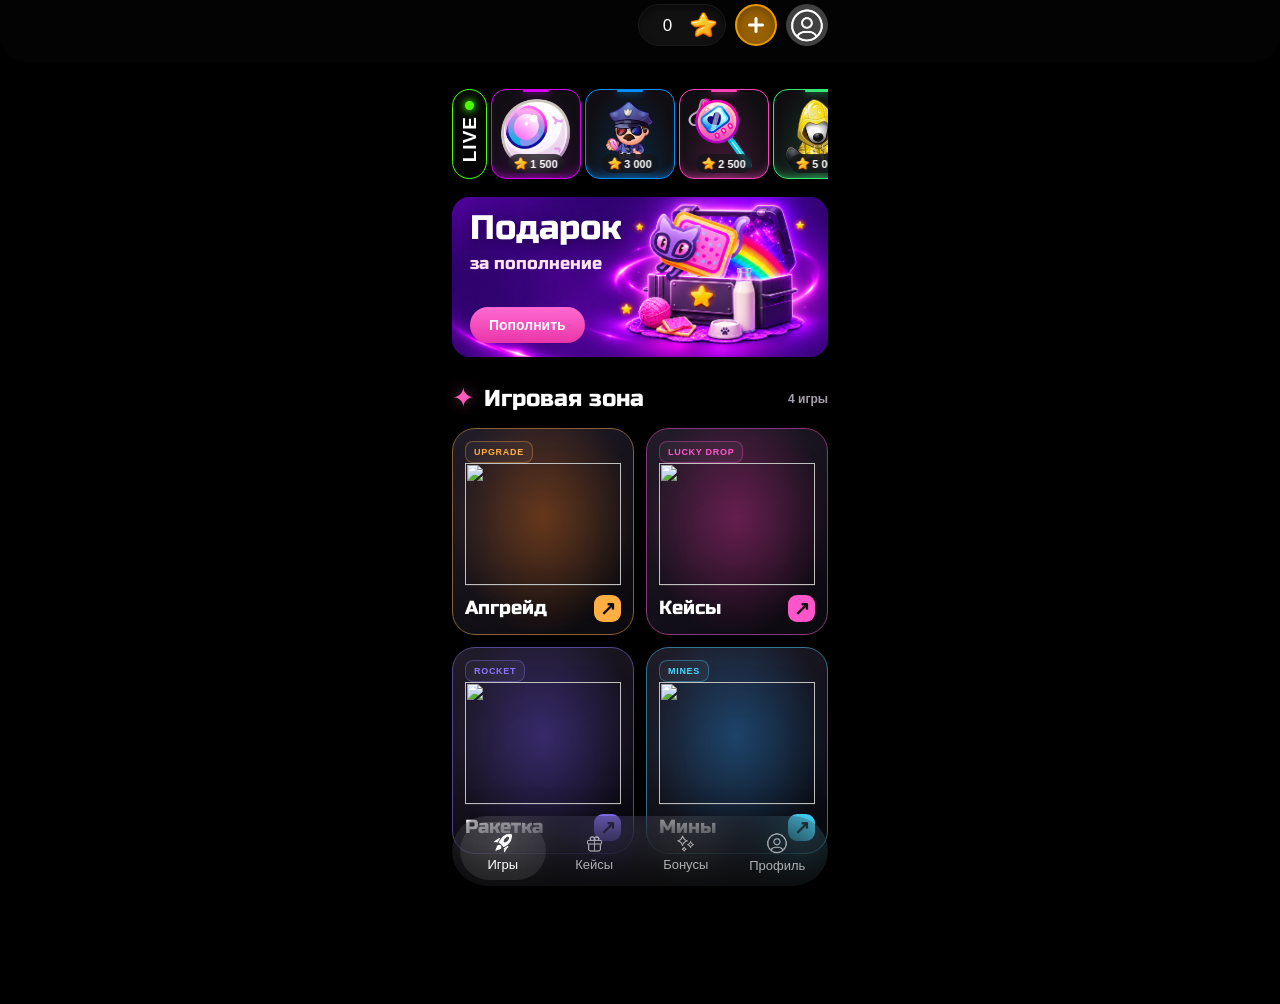
==== index.html @ f04b5ec3 "1" ====
<!doctype html>
<html lang="ru">

<head>
  <meta charset="UTF-8">
  <meta name="viewport" content="width=device-width, initial-scale=1, maximum-scale=1, user-scalable=no, viewport-fit=cover">
  <meta name="theme-color" content="#000000">
  <title>Moon Case</title>
  <link rel="icon" href="data:,">

  <!-- Telegram WebApp -->
  <script src="https://telegram.org/js/telegram-web-app.js"></script>

  <link rel="preconnect" href="https://fonts.googleapis.com">
  <link rel="preconnect" href="https://fonts.gstatic.com" crossorigin>
  <link href="https://fonts.googleapis.com/css2?family=Russo+One&display=swap" rel="stylesheet">

  <!-- Автоматическая версия файлов -->
  <script>
    const version = Date.now();

    document.write(`
      <link rel="stylesheet" href="css/main.css?v=${version}">
      <link rel="stylesheet" href="css/profile.css?v=${version}">

      <script defer src="js/app.js?v=${version}"><\/script>
      <script defer src="js/profile.js?v=${version}"><\/script>
    `);
  </script>
</head>

<body>
  <main class="screen" id="screen" aria-label="Игры">

    <header class="topbar">
      <div class="topbar-actions">

        <!-- Баланс -->
        <button class="balance-chip" type="button" aria-label="Баланс">
          <span class="balance-chip__amount">0</span>
          <img class="balance-chip__coin" src="assets/icons/telegram-star.png" alt="">
        </button>

        <!-- Пополнение -->
        <button class="deposit-button" type="button" aria-label="Пополнить">
          <span class="plus-icon"></span>
        </button>

        <!-- Аватар пользователя -->
        <button class="profile-button" type="button" aria-label="Профиль">
          <img class="profile-button__icon telegram-user-photo" src="assets/icons/profile.png" alt="">
        </button>

      </div>
    </header>

    <!-- LIVE: последние выигрыши -->
    <section class="live-row" aria-label="Последние выигрыши">

      <!-- Вертикальная плашка LIVE -->
      <div class="live-label">
        <span class="live-label__dot"></span>
        <span class="live-label__text">LIVE</span>
      </div>

      <!-- Горизонтальная лента -->
      <div class="live-list">

        <!-- Evil Eye: Event Horizon -->
        <article class="live-card live-card--purple">
          <img
            class="live-card__item"
            src="assets/icons/NFT/Evil_Eye/Event_Horizon.webp"
            alt="Evil Eye — Event Horizon"
          >
          <div class="live-card__info">
            <img src="assets/icons/telegram-star.png" alt="">
            <span>1 500</span>
          </div>
        </article>

        <!-- Liberty Figure: Deputy -->
        <article class="live-card live-card--blue">
          <img
            class="live-card__item"
            src="assets/icons/NFT/Liberty_Figure/Deputy.webp"
            alt="Liberty Figure — Deputy"
          >
          <div class="live-card__info">
            <img src="assets/icons/telegram-star.png" alt="">
            <span>3 000</span>
          </div>
        </article>

        <!-- Lollipop: Tamagotchi -->
        <article class="live-card live-card--pink">
          <img
            class="live-card__item"
            src="assets/icons/NFT/Lollipop/Tamagotchi.webp"
            alt="Lollipop — Tamagotchi"
          >
          <div class="live-card__info">
            <img src="assets/icons/telegram-star.png" alt="">
            <span>2 500</span>
          </div>
        </article>

        <!-- Resistance Dog: Raincoat -->
        <article class="live-card live-card--green">
          <img
            class="live-card__item"
            src="assets/icons/NFT/Resistance_Dog/Raincoat.webp"
            alt="Resistance Dog — Raincoat"
          >
          <div class="live-card__info">
            <img src="assets/icons/telegram-star.png" alt="">
            <span>5 000</span>
          </div>
        </article>

        <!-- Toy Bear: Deadpool -->
        <article class="live-card live-card--red">
          <img
            class="live-card__item"
            src="assets/icons/NFT/Toy Bear/Deadpool.webp"
            alt="Toy Bear — Deadpool"
          >
          <div class="live-card__info">
            <img src="assets/icons/telegram-star.png" alt="">
            <span>1 000</span>
          </div>
        </article>

      </div>
    </section>



<!-- Баннер -->
<section class="promo-banner" aria-label="Подарок за пополнение">

  <img
    class="promo-banner__image"
    src="assets/icons/banner1.png"
    alt=""
  >

  <div class="promo-banner__content">
    <h2>Подарок</h2>
    <p>за пополнение</p>

    <button class="promo-banner__button" type="button">
      Пополнить
    </button>
  </div>

</section>


<!-- ===== ИГРЫ SHADROP ===== -->
<section class="games-section" aria-label="Игры">

  <div class="games-section__header">
    <div class="games-section__heading">
      <span class="games-section__icon">✦</span>
      <h2>Игровая зона</h2>
    </div>

    <span class="games-section__count">4 игры</span>
  </div>

  <div class="games-grid">

    <!-- Апгрейд -->
    <button class="game-tile game-tile--upgrade"
            type="button"
            data-game="upgrade">

      <span class="game-tile__tag">UPGRADE</span>

      <div class="game-tile__art">
        <img src="assets/icons/games/upgrade.png"
             alt="">
      </div>

      <div class="game-tile__footer">
        <span class="game-tile__name">Апгрейд</span>
        <span class="game-tile__arrow">↗</span>
      </div>

    </button>

    <!-- Кейсы -->
    <button class="game-tile game-tile--cases"
            type="button"
            data-game="cases">

      <span class="game-tile__tag">LUCKY DROP</span>

      <div class="game-tile__art">
        <img src="assets/icons/games/cases.png"
             alt="">
      </div>

      <div class="game-tile__footer">
        <span class="game-tile__name">Кейсы</span>
        <span class="game-tile__arrow">↗</span>
      </div>

    </button>

    <!-- Ракетка -->
    <button class="game-tile game-tile--rocket"
            type="button"
            data-game="rocket">

      <span class="game-tile__tag">ROCKET</span>

      <div class="game-tile__art">
        <img src="assets/icons/games/rocket.png"
             alt="">
      </div>

      <div class="game-tile__footer">
        <span class="game-tile__name">Ракетка</span>
        <span class="game-tile__arrow">↗</span>
      </div>

    </button>

    <!-- Мины -->
    <button class="game-tile game-tile--mines"
            type="button"
            data-game="mines">

      <span class="game-tile__tag">MINES</span>

      <div class="game-tile__art">
        <img src="assets/icons/games/mines.png"
             alt="">
      </div>

      <div class="game-tile__footer">
        <span class="game-tile__name">Мины</span>
        <span class="game-tile__arrow">↗</span>
      </div>

    </button>

  </div>

</section>

</main>

  <!-- Нижнее меню -->
  <nav class="bottom-nav" id="bottomNav" aria-label="Основное меню">

    <div class="nav-indicator" id="navIndicator" aria-hidden="true"></div>

    <button class="nav-item is-active" type="button" data-page="games" aria-current="page">
      <img class="nav-icon" src="assets/icons/games.png" alt="" aria-hidden="true">
      <span>Игры</span>
    </button>

    <button class="nav-item" type="button" data-page="cases">
      <img class="nav-icon" src="assets/icons/cases.png" alt="" aria-hidden="true">
      <span>Кейсы</span>
    </button>

    <button class="nav-item" type="button" data-page="bonuses">
      <img class="nav-icon" src="assets/icons/bonuses.png" alt="" aria-hidden="true">
      <span>Бонусы</span>
    </button>

    <button class="nav-item" type="button" data-page="profile">
      <img class="nav-icon telegram-user-photo" src="assets/icons/profile.png" alt="" aria-hidden="true">
      <span>Профиль</span>
    </button>

  </nav>
</body>
</html>
---- css/main.css ----
html, body {
  touch-action: manipulation;
  -webkit-text-size-adjust: 100%;
  text-size-adjust: 100%;

  touch-action: manipulation;
  -webkit-text-size-adjust: 100%;
  text-size-adjust: 100%;
}

:root {
  color-scheme: dark;
  font-family: Arial, Helvetica, sans-serif;
  background: #000000;
}

* {
  box-sizing: border-box;
}

html, body {
  margin: 0;
  width: 100%;
  min-height: 100%;
  background: #000000;
  height: 100%;
  overscroll-behavior: none;
}

body {
  min-height: 100vh;
  min-height: 100dvh;
  color: #fff;
}


.screen {
  width: 100%;
  max-width: 400px;
  margin-inline: auto;
  background: #000000;
  min-height: 100vh;
  min-height: 100dvh;

  padding: 0 12px 126px;
  padding-top: calc(var(--header-height, 150px) + 16px);
}

/* Место под закреплённую шапку на планшетах */

@media (min-width: 601px) {
  #screen {
    padding-top: calc(
      75px +
      var(--tg-content-safe-area-inset-top, 0px) +
      var(--tg-safe-area-inset-top, env(safe-area-inset-top, 0px))
    );
  }
}



/* ===== КОМПАКТНАЯ ВЕРХНЯЯ ПАНЕЛЬ ===== */

.topbar {
  width: 100%;
  display: flex;
  justify-content: flex-end;
  align-items: center;
  min-height: 42px;
}

.topbar-actions {
  display: flex;
  align-items: center;
  justify-content: flex-end;
  gap: 9px;
  flex: 0 0 auto;
  width: auto;
  max-width: 100%;
}

.balance-chip,
.deposit-button,
.profile-button {
  appearance: none;
  -webkit-appearance: none;
  margin: 0;
  border: 0;
  color: #fff;
  box-sizing: border-box;
  cursor: pointer;
  flex-grow: 0;
  flex-shrink: 0;
  -webkit-tap-highlight-color: transparent;
  transition: transform 0.18s ease;
}

.balance-chip:active,
.deposit-button:active,
.profile-button:active {
  transform: scale(0.96);
}

/* Баланс */


.balance-chip {
  width: 88px;
  min-width: 88px;
  height: 42px;
  padding: 0 8px 0 12px;
  display: flex;
  align-items: center;
  gap: 6px;
  border-radius: 999px;
  white-space: nowrap;

  background: #111111;
  border: 1px solid #191919;

  box-shadow:
    inset 0 3px 7px rgba(0, 0, 0, 0.55),
    inset 0 -1px 3px rgba(255, 255, 255, 0.025);
}


.balance-chip__amount {
  flex: 1;
  text-align: center;
  font-size: 17px;
  font-weight: 500;
  font-variant-numeric: tabular-nums;
  line-height: 1;
  color: #ffffff;
  transform: none;
}

.balance-chip__coin {
  flex: 0 0 27px;
  width: 27px;
  height: 27px;
  display: block;
  object-fit: contain;
  background: transparent;
  border: none;
  box-shadow: none;
}

/* Оранжевая кнопка пополнения */


.deposit-button {
  width: 42px;
  min-width: 42px;
  height: 42px;
  padding: 0;

  display: grid;
  place-items: center;

  border: 2px solid #e99a00;
  border-radius: 50%;

  background: #986000;

  box-shadow:
    inset 0 3px 8px rgba(0, 0, 0, 0.30),
    inset 0 -2px 5px rgba(255, 186, 30, 0.10);

  cursor: pointer;
}


.plus-icon {
  position: relative;
  display: block;
  width: 16px;
  height: 16px;
}

.plus-icon::before,
.plus-icon::after {
  content: "";
  position: absolute;
  top: 50%;
  left: 50%;
  background: #ffffff;
  border-radius: 999px;
  transform: translate(-50%, -50%);
}

.plus-icon::before {
  width: 16px;
  height: 3px;
}

.plus-icon::after {
  width: 3px;
  height: 16px;
}

/* Круглый аватар Telegram */

.profile-button {
  width: 42px;
  min-width: 42px;
  height: 42px;
  padding: 0;
  display: grid;
  place-items: center;
  border-radius: 50%;
  background: #404040;
  overflow: hidden;
}

.profile-button__icon,
.profile-button__icon.telegram-user-photo {
  width: 100%;
  height: 100%;
  border-radius: 50%;
  object-fit: cover;
}

/* Остальные элементы */

.page-placeholder {
  min-height: 220px;
}


/* На iPhone панель Telegram располагается поверх Web App в полноэкранном режиме. */

@media (max-width: 600px) {
  .screen {
    padding-top: calc(
      65px +
      var(--tg-content-safe-area-inset-top, 0px) +
      var(--tg-safe-area-inset-top, env(safe-area-inset-top, 0px))
    );
  }
}

/* Узкие телефоны: не сжимаем форму капсул. */
@media (max-width: 340px) {
  .topbar-actions { gap: 5px; }
  .balance-chip { width: 86px; min-width: 86px; }
  .deposit-button { width: 38px; min-width: 38px; height: 38px; font-size: 27px; }
  .profile-button { width: 38px; height: 38px; }
}



/* ===== LIVE SHADROP — ПОЛНАЯ ВЕРСИЯ ===== */

.live-row {
  --live-gap: 4px;
  --live-label-width: 35px;
  --live-card-size: 90px;

  display: flex;
  align-items: stretch;
  gap: var(--live-gap);
  width: 100%;
  height: 90px;
  margin-top: 14px;
  margin-bottom: 12px;
  padding: 0;
  background: transparent;
  overflow: hidden;
}

/* ===== ВЕРТИКАЛЬНАЯ ПЛАШКА LIVE ===== */

.live-label {
  position: relative;
  flex: 0 0 35px;
  width: 35px;
  height: 90px;

  display: grid;
  grid-template-rows: 30px 1fr;
  justify-items: center;
  align-items: center;

  border: 1px solid #4cff00;
  border-radius: 999px;
  background: #050505;

  box-shadow: 0 0 10px rgba(76, 255, 0, 0.12);
  overflow: hidden;
}

.live-label__text {
  position: relative;
  transform: rotate(180deg);
  top: -10px;

  display: block;
  writing-mode: vertical-rl;

  color: #ffffff;
  font-size: 19px;
  font-weight: 800;
  letter-spacing: 1px;
  line-height: 1;
  white-space: nowrap;
}

.live-label__dot {
  position: static;
  transform: none;

  width: 9px;
  height: 9px;
  border-radius: 50%;

  background: #4cff00;
  box-shadow:
    0 0 7px #4cff00,
    0 0 15px rgba(76, 255, 0, 0.7);
}

/* ===== ГОРИЗОНТАЛЬНАЯ ПРОКРУТКА ===== */

.live-list {
  display: flex;
  flex: 1;
  min-width: 0;
  height: 90px;
  align-items: center;
  gap: var(--live-gap);

  overflow-x: auto;
  overflow-y: hidden;

  scrollbar-width: none;
  -webkit-overflow-scrolling: touch;
  touch-action: pan-x;
  overscroll-behavior-x: contain;
}

.live-list::-webkit-scrollbar {
  display: none;
}

/* ===== КВАДРАТНЫЕ КАРТОЧКИ ===== */

.live-card {
  --live-color: #d600f5;

  position: relative;
  flex: 0 0 var(--live-card-size);
  width: var(--live-card-size);
  height: var(--live-card-size);

  padding: 0;
  border: 1px solid var(--live-color);
  border-radius: 15px;

  background:
    radial-gradient(
      ellipse at 50% 100%,
      color-mix(in srgb, var(--live-color) 22%, transparent),
      transparent 80%
    ),
    #100e12;

  box-shadow:
    inset 0 -7px 12px -9px var(--live-color);

  overflow: hidden;
}

  .live-card--pink {
  --live-color: #ff43bc;
}

/* Светящаяся линия сверху */

.live-card::before {
  content: "";
  position: absolute;
  top: 0;
  left: 35%;
  width: 30%;
  height: 2px;
  border-radius: 999px;
  background: var(--live-color);
  box-shadow: 0 0 7px var(--live-color);
  z-index: 3;
}

/* Цвета карточек */

.live-card--purple {
  --live-color: #d600f5;
}

.live-card--red {
  --live-color: #f00028;
}

.live-card--yellow {
  --live-color: #f6df00;
}

.live-card--blue {
  --live-color: #008fff;
}

.live-card--green {
  --live-color: #36e878;
}

/* ===== АВАТАР И НИКНЕЙМ ===== */

.live-card__top {
  position: relative;
  z-index: 2;

  display: flex;
  align-items: center;
  gap: 3px;
  min-width: 0;
  padding: 5px 4px;
}

.live-card__avatar {
  width: 14px;
  height: 14px;
  flex-shrink: 0;
  border-radius: 50%;
  object-fit: cover;
}

.live-card__username {
  flex: 1;
  min-width: 0;
  overflow: hidden;
  text-overflow: ellipsis;
  white-space: nowrap;

  color: #ffffff;
  font-size: 8px;
  font-weight: 700;
}

.live-card__time {
  flex-shrink: 0;
  color: #aaaaaa;
  font-size: 7px;
}

/* ===== ФОТОГРАФИЯ НА ВЕСЬ КВАДРАТ ===== */

.live-card__item {
  position: absolute;
  top: 50%;
  left: 50%;

  width: 82%;
  height: 82%;

  transform: translate(-50%, -50%);
  object-fit: contain;

  margin: 0;
  z-index: 0;
}

/* ===== ЦЕНА ПОВЕРХ ФОТОГРАФИИ ===== */

.live-card__info {
  position: absolute;
  bottom: 5px;
  left: 50%;
  transform: translateX(-50%);

  display: flex;
  align-items: center;
  justify-content: center;
  gap: 3px;

  width: max-content;
  max-width: calc(100% - 8px);
  padding: 3px 6px;

  border-radius: 999px;
  background: rgba(20, 20, 24, 0.75);
  backdrop-filter: blur(6px);
  -webkit-backdrop-filter: blur(6px);

  z-index: 2;
}

.live-card__info img {
  width: 13px;
  height: 13px;
  flex-shrink: 0;
  object-fit: contain;
}

.live-card__info span {
  color: #ffffff;
  font-size: 11px;
  font-weight: 800;
  white-space: nowrap;
}




/* Баннер пополнения ........... */

.promo-banner {
  position: relative;
  width: 100%;
  aspect-ratio: 2.35 / 1;
  margin-top: 18px;
  margin-bottom: 12px;
  border-radius: 18px;
  overflow: hidden;
  background: #210b57;
}

.promo-banner__image {
  position: absolute;
  inset: 0;
  width: 100%;
  height: 100%;
  object-fit: cover;
  z-index: 0;
}

.promo-banner__content {
  position: absolute;
  top: 0;
  left: 0;
  width: 62%;
  height: 100%;
  padding: 14px 0 14px 18px;

  display: flex;
  flex-direction: column;
  align-items: flex-start;

  z-index: 1;
}

.promo-banner__content h2 {
  margin: 0;
  color: #ffffff;
  font-family: "Russo One", sans-serif;
  font-size: clamp(26px, 7.5vw, 34px);
  font-weight: 400;
  line-height: 1.05;
  text-shadow: 0 3px 8px rgba(0, 0, 0, 0.25);
}

.promo-banner__content p {
  margin: 7px 0 0;
  color: #ffe0f5;
  font-family: "Russo One", sans-serif;
  font-size: clamp(13px, 3.7vw, 17px);
  font-weight: 400;
  line-height: 1.2;
  white-space: nowrap;
}

.promo-banner__button {
  margin-top: auto;
  padding: 10px 19px;

  border: none;
  border-radius: 999px;

  background: linear-gradient(180deg, #ff69d2, #e935a8);
  color: #ffffff;

  font-size: 14px;
  font-weight: 800;
  white-space: nowrap;

  cursor: pointer;
  -webkit-tap-highlight-color: transparent;

  transition: transform 0.2s ease;
}

.promo-banner__button:active {
  transform: scale(0.96);
}

.screen > [hidden] {
  display: none !important;
}

/* Аватар Telegram в шапке и нижнем меню */


.nav-icon.telegram-user-photo {
  width: 34px;
  height: 34px;
  border-radius: 50%;
  object-fit: cover;
}

.nav-icon.telegram-user-photo.is-user-avatar,
.nav-item.is-active .nav-icon.telegram-user-photo.is-user-avatar {
  opacity: 1;
  transform: none;
  filter: none;
}


/* ===== НИЖНИЙ ОСТРОВОК SHADROP ===== */

.bottom-nav {
  position: fixed;
  left: 50%;
  bottom: calc(14px + env(safe-area-inset-bottom, 0px));
  transform: translateX(-50%);
  display: flex;
  width: calc(100% - 24px);
  max-width: 376px;
  height: 70px;
  padding: 7px;
  gap: 4px;
  background: rgba(255, 255, 255, 0.045);
  border: none;
  border-radius: 999px;
  backdrop-filter: blur(26px);
  -webkit-backdrop-filter: blur(26px);
  box-shadow: 0 10px 34px rgba(0, 0, 0, 0.42);
  z-index: 10;
  overflow: hidden;
}

/* Подвижный индикатор */

.nav-indicator {
  position: absolute;
  top: 50%;
  left: 0;
  width: 75px;
  height: calc(100% - 12px);
  border-radius: 999px;
  background: rgba(255, 255, 255, 0.075);
  border: none;
  box-shadow: inset 0 1px 0 rgba(255, 255, 255, 0.05);
  backdrop-filter: blur(18px);
  -webkit-backdrop-filter: blur(18px);
  transform: translate(0, -50%);
  transition: left .34s cubic-bezier(.22, 1, .36, 1),
              width .22s ease;
  pointer-events: none;
  z-index: 0;
}

/* Кнопки меню */

.nav-item {
  position: relative;
  z-index: 1;
  flex: 1;
  min-width: 0;
  border: 0;
  border-radius: 999px;
  background: transparent;
  color: rgba(255, 255, 255, 0.66);
  display: flex;
  flex-direction: column;
  align-items: center;
  justify-content: center;
  gap: 3px;
  padding: 0;
  font: 400 13px/1 Arial, Helvetica, sans-serif;
  cursor: pointer;
  -webkit-tap-highlight-color: transparent;
  transition: color .22s ease, opacity .22s ease;
}

/* Иконки */

.nav-icon {
  width: 23px;
  height: 23px;
  object-fit: contain;
  flex-shrink: 0;
  opacity: 0.62;
  transition: opacity .22s ease,
              transform .22s ease,
              filter .22s ease;
  pointer-events: none;
  user-select: none;
}

.nav-item span {
  pointer-events: none;
  user-select: none;
}

/* Активная вкладка */

.nav-item.is-active {
  background: transparent;
  color: #ffffff;
}

.nav-item.is-active .nav-icon {
  opacity: 1;
  transform: translateY(-1px) scale(1.02);
  filter: drop-shadow(0 1px 6px rgba(255, 255, 255, 0.10));
}

/* Фотография Telegram */

.nav-icon.telegram-user-photo {
  width: 26px;
  height: 26px;
  border-radius: 50%;
  object-fit: cover;
}

.nav-icon.telegram-user-photo.is-user-avatar,
.nav-item.is-active .nav-icon.telegram-user-photo.is-user-avatar {
  opacity: 1;
  transform: none;
  filter: none;
}



/* ===== СТЕКЛЯННАЯ ВЕРХНЯЯ ПАНЕЛЬ ===== */


/* ===== СТЕКЛЯННАЯ ВЕРХНЯЯ ПАНЕЛЬ ===== */

.topbar {
  position: fixed;
  top: 0;
  left: 0;
  width: 100%;

  display: flex;
  align-items: flex-end;
  justify-content: center;

  padding-top: calc(
    var(--tg-content-safe-area-inset-top, 0px) +
    var(--tg-safe-area-inset-top, env(safe-area-inset-top, 0px)) +
    4px
  );

  padding-bottom: 16px;
  padding-left: 12px;
  padding-right: 12px;

  z-index: 100;

  background: rgba(9, 9, 11, 0.38);

  backdrop-filter: blur(32px);
  -webkit-backdrop-filter: blur(32px);

  border-radius: 0 0 26px 26px;

  box-shadow: 0 8px 24px rgba(0, 0, 0, 0.12);
}

/* Кнопки внутри ширины приложения */

.topbar-actions {
  display: flex;
  align-items: center;
  justify-content: flex-end;

  gap: 9px;

  width: 100%;
  max-width: 376px;

  margin: 0 auto;
}


/* ===== ИГРОВАЯ ЗОНА SHADROP ===== */

.games-section {
  width: 100%;
  margin-top: 28px;
  margin-bottom: 24px;
}

/* Заголовок */

.games-section__header {
  display: flex;
  align-items: center;
  justify-content: space-between;
  margin-bottom: 16px;
}

.games-section__heading {
  display: flex;
  align-items: center;
  gap: 9px;
}

.games-section__icon {
  color: #ff59bc;
  font-size: 27px;
  line-height: 1;
  text-shadow: 0 0 14px rgba(255, 89, 188, 0.5);
}

.games-section__heading h2 {
  margin: 0;
  color: #ffffff;
  font-family: "Russo One", sans-serif;
  font-size: 23px;
  font-weight: 400;
}

.games-section__count {
  color: #a6a0ae;
  font-size: 12px;
  font-weight: 600;
}

/* Сетка */

.games-grid {
  display: grid;
  grid-template-columns: repeat(2, minmax(0, 1fr));
  gap: 12px;
}

/* Карточка игры */

.game-tile {
  --game-accent: #ff9d37;
  --game-glow: rgba(255, 157, 55, 0.25);

  position: relative;
  display: flex;
  flex-direction: column;
  align-items: stretch;

  width: 100%;
  min-width: 0;
  aspect-ratio: 0.88;

  padding: 12px;
  overflow: hidden;

  border: 1px solid
    color-mix(in srgb, var(--game-accent) 45%, #26212e);

  border-radius: 23px;

  background:
    radial-gradient(
      ellipse at 50% 43%,
      var(--game-glow),
      transparent 72%
    ),
    linear-gradient(
      145deg,
      #211c29,
      #0c0b11 85%
    );

  color: #ffffff;
  text-align: left;
  cursor: pointer;

  -webkit-tap-highlight-color: transparent;

  transition:
    transform 0.2s ease,
    border-color 0.2s ease;
}

.game-tile:active {
  transform: scale(0.96);
}

/* Декоративное свечение */

.game-tile::before {
  content: "";
  position: absolute;
  width: 100px;
  height: 100px;
  top: 22%;
  left: 50%;

  transform: translateX(-50%);

  border-radius: 50%;
  background: var(--game-accent);
  filter: blur(55px);
  opacity: 0.17;

  pointer-events: none;
}

/* Маленькая надпись сверху */

.game-tile__tag {
  position: relative;
  z-index: 2;
  align-self: flex-start;

  padding: 5px 8px;

  border: 1px solid
    color-mix(in srgb, var(--game-accent) 35%, transparent);

  border-radius: 8px;

  background: rgba(255, 255, 255, 0.045);

  color: var(--game-accent);

  font-size: 9px;
  font-weight: 800;
  letter-spacing: 0.7px;
}

/* Изображение */

.game-tile__art {
  position: relative;
  z-index: 1;

  display: grid;
  place-items: center;

  flex: 1;
  min-height: 0;
  width: 100%;
}

.game-tile__art img {
  display: block;
  width: 100%;
  height: 100%;
  max-height: 150px;

  object-fit: contain;

  filter: drop-shadow(
    0 10px 15px rgba(0, 0, 0, 0.35)
  );

  transition: transform 0.25s ease;
}

@media (hover: hover) {
  .game-tile:hover .game-tile__art img {
    transform: scale(1.07) translateY(-3px);
  }
}

/* Название и стрелка */

.game-tile__footer {
  position: relative;
  z-index: 2;

  display: flex;
  align-items: center;
  justify-content: space-between;
  gap: 5px;

  padding-top: 9px;

  border-top: 1px solid rgba(255, 255, 255, 0.08);
}

.game-tile__name {
  font-family: "Russo One", sans-serif;
  font-size: clamp(15px, 4.4vw, 19px);
  font-weight: 400;
  line-height: 1.1;
}

.game-tile__arrow {
  display: grid;
  place-items: center;

  width: 27px;
  height: 27px;
  flex-shrink: 0;

  border-radius: 9px;
  background: var(--game-accent);

  color: #100e13;
  font-size: 19px;
  font-weight: 800;
}

/* ===== ЦВЕТА ИГР ===== */

.game-tile--upgrade {
  --game-accent: #ffae42;
  --game-glow: rgba(255, 117, 22, 0.3);
}

.game-tile--cases {
  --game-accent: #ff55cb;
  --game-glow: rgba(255, 48, 172, 0.3);
}

.game-tile--rocket {
  --game-accent: #8b75ff;
  --game-glow: rgba(116, 78, 255, 0.3);
}

.game-tile--mines {
  --game-accent: #46d9ff;
  --game-glow: rgba(40, 148, 255, 0.3);
}
---- css/profile.css ----
.player-profile {
  width: 100%;
  margin-top: 10px;
}

/* ===== ОСНОВНАЯ КАРТОЧКА ===== */

.player-card {
  width: 100%;
  background: #111111;
  border: none;
  border-radius: 22px;
  overflow: hidden;
}

/* Верхняя часть */

.player-card__top {
  padding: 24px 18px 18px;
  background: #171717;
  border: 1px solid #242424;
  border-radius: 21px;
  box-shadow:
    inset 0 3px 8px rgba(0, 0, 0, 0.35),
    inset 0 -2px 5px rgba(255, 255, 255, 0.015);
}

/* Пользователь */

.player-card__user {
  display: flex;
  align-items: center;
  gap: 14px;
  min-width: 0;
}

/* Аватар */

.player-avatar {
  width: 64px;
  height: 64px;
  min-width: 64px;
  border-radius: 50%;
  background: #262626;
  overflow: hidden;
  display: grid;
  place-items: center;
}

.player-avatar img {
  width: 100%;
  height: 100%;
  object-fit: cover;
  border-radius: 50%;
}

.player-avatar img[hidden],
.player-avatar span[hidden] {
  display: none;
}

.player-avatar span {
  font-size: 25px;
  font-weight: 700;
  color: #ffffff;
}

/* Имя и ID */

.player-identity {
  display: flex;
  flex-direction: column;
  gap: 5px;
  flex: 1;
  min-width: 0;
}

.player-identity__row {
  display: flex;
  align-items: center;
  gap: 8px;
  min-width: 0;
}

.player-name {
  font-size: 20px;
  font-weight: 700;
  color: #ffffff;
  white-space: nowrap;
  overflow: hidden;
  text-overflow: ellipsis;
}

.player-id {
  font-size: 13px;
  font-weight: 500;
  color: #565656;
}

/* Бейдж уровня */

.player-level__badge {
  flex-shrink: 0;
  background: #e99a00;
  color: #ffffff;
  padding: 4px 8px;
  border-radius: 7px;
  font-size: 11px;
  font-weight: 800;
}

/* Кнопки */

.player-actions {
  display: flex;
  gap: 12px;
  margin-top: 24px;
}

.player-actions button {
  flex: 1;
  min-width: 0;
  height: 42px;
  border-radius: 11px;
  font-family: inherit;
  font-size: 15px;
  font-weight: 700;
  cursor: pointer;
  -webkit-tap-highlight-color: transparent;
  transition: transform 0.15s ease;
}

.player-actions button:active {
  transform: scale(0.97);
}

/* Пополнить */

.player-actions__deposit {
  border: 1px solid #d68b00;
  border-radius: 10px;
  background: #e99a00;
  color: #ffffff;
  box-shadow:
    inset 0 2px 3px rgba(255, 255, 255, 0.25),
    inset 0 -4px 7px rgba(120, 65, 0, 0.35);
}

/* Вывод */

.player-actions__withdraw {
  border: 1px solid #292929;
  background: #171717;
  color: #ffffff;
  box-shadow:
    inset 0 3px 7px rgba(0, 0, 0, 0.30),
    inset 0 -1px 2px rgba(255, 255, 255, 0.02);
}

/* ===== УРОВЕНЬ XP ===== */

.player-level {
  padding: 18px 18px 20px;
  background: #101010;
  border: none;
}

.player-level__track {
  width: 100%;
  height: 16px;
  border-radius: 7px;
  background: #292929;
  overflow: hidden;
  box-shadow:
    inset 0 2px 5px rgba(0, 0, 0, 0.35);
}

.player-level__progress {
  width: 0%;
  height: 100%;
  border-radius: inherit;
  background: #e99a00;
  box-shadow:
    inset 0 3px 5px rgba(110, 57, 0, 0.25);
  transition: width 0.3s ease;
}

.player-level__meta {
  display: flex;
  align-items: center;
  justify-content: space-between;
  gap: 10px;
  margin-top: 8px;
}

.player-level__current {
  color: #e99a00;
  font-size: 12px;
  font-weight: 700;
}

.player-level__xp-total {
  color: #5c5c5c;
  font-size: 12px;
  font-weight: 600;
}

/* ===== ИНВЕНТАРЬ SHADROP ===== */

.inventory-empty__animation {
  width: 100px;
  height: 100px;
  object-fit: contain;
  display: block;
  margin: 0 auto 6px;
}

.inventory-card {
  width: 100%;
  min-height: 0;
  margin-top: 12px;
  padding: 14px 16px;

  display: flex;
  align-items: center;
  justify-content: center;

  background: #111111;
  border: none;
  border-radius: 22px;

  box-shadow:
    inset 0 3px 8px rgba(0, 0, 0, 0.3),
    inset 0 -1px 3px rgba(255, 255, 255, 0.015);
}

.inventory-empty {
  width: 100%;
  display: flex;
  flex-direction: column;
  align-items: center;
  text-align: center;
}

.inventory-empty__title {
  margin: 0;
  color: #ffffff;
  font-size: 19px;
  font-weight: 700;
}

.inventory-empty__description {
  margin: 3px 0 10px;
  color: #88888e;
  font-size: 12px;
  font-weight: 600;
}

.inventory-empty__button {
  width: 140px;
  height: 38px;
  padding: 0;

  border: 1px solid #d68b00;
  border-radius: 10px;

  background: #e99a00;
  color: #ffffff;

  font-family: inherit;
  font-size: 15px;
  font-weight: 700;

  box-shadow:
    inset 0 2px 3px rgba(255, 255, 255, 0.25),
    inset 0 -4px 7px rgba(120, 65, 0, 0.35);

  cursor: pointer;
  transition: transform 0.15s ease;
}

.inventory-empty__button:active {
  transform: scale(0.97);
}



/* ===== РЕФЕРАЛЬНАЯ ПРОГРАММА ===== */

.referral-card {
  width: 100%;
  margin-top: 12px;
  padding: 14px 12px 12px;
  box-sizing: border-box;

  background: #111111;
  border: none;
  border-radius: 22px;

  box-shadow:
    inset 0 3px 9px rgba(0, 0, 0, 0.38),
    inset 0 -2px 5px rgba(0, 0, 0, 0.22);
}

/* Заголовок */

.referral-card__header {
  display: flex;
  align-items: center;
  gap: 10px;
  margin-bottom: 12px;
}

.referral-card__icon {
  width: 46px;
  height: 46px;
  flex-shrink: 0;

  display: flex;
  align-items: center;
  justify-content: center;

  background: #171717;
  border: none;
  border-radius: 17px;

  box-shadow:
    inset 0 2px 6px rgba(255, 255, 255, 0.025),
    inset 0 -3px 7px rgba(0, 0, 0, 0.3);
}

.referral-card__icon img {
  width: 29px;
  height: 29px;
  display: block;
  object-fit: contain;
}

.referral-card__heading {
  flex: 1;
  min-width: 0;
}

.referral-card__heading h3 {
  margin: 0 0 5px;
  color: #ffffff;
  font-size: 17px;
  line-height: 1.15;
  font-weight: 700;
}

.referral-card__heading p {
  margin: 0;
  color: #777777;
  font-size: 11px;
  line-height: 1.3;
  font-weight: 500;
}

/* ===== ДВЕ КАРТОЧКИ ===== */

.referral-card__stats {
  display: grid;
  grid-template-columns: minmax(0, 1fr) minmax(0, 1fr);
  gap: 7px;
  margin-bottom: 8px;
}

.referral-stat {
  position: relative;
  height: 65px;
  min-width: 0;
  padding: 10px 12px;
  box-sizing: border-box;

  background: #171717;
  border: none;
  border-radius: 15px;
  overflow: hidden;

  box-shadow:
    inset 0 2px 6px rgba(255, 255, 255, 0.025),
    inset 0 -3px 8px rgba(0, 0, 0, 0.28);
}

.referral-stat strong {
  display: block;
  color: #ffffff;
  font-size: 22px;
  font-weight: 750;
  line-height: 1.15;
}

.referral-stat span {
  display: block;
  margin-top: 4px;
  color: #858585;
  font-size: 11px;
  font-weight: 500;
  line-height: 1.2;
}

/* Круглая кнопка с плюсом */

.referral-stat__symbol {
  position: absolute;
  right: 10px;
  bottom: 10px;

  display: flex;
  align-items: center;
  justify-content: center;

  width: 32px;
  height: 32px;
  box-sizing: border-box;

  background: #e99a00;
  border: none;
  border-radius: 50%;

  color: #ffffff;
  font-size: 26px;
  font-weight: 400;
  line-height: 1;

  box-shadow:
    inset 0 2px 3px rgba(255, 255, 255, 0.3),
    inset 0 -4px 7px rgba(120, 65, 0, 0.35);
}

/* Тёмная круглая кнопка */

.referral-stat__symbol--dark {
  background: #242424;
  color: #ffffff;
  box-shadow:
    inset 0 2px 4px rgba(255, 255, 255, 0.035),
    inset 0 -3px 6px rgba(0, 0, 0, 0.25);
}

.referral-stat__symbol--dark svg {
  width: 19px;
  height: 19px;
  display: block;
  opacity: 0.5;
}

/* Заработанные Stars */

.referral-stat__amount {
  display: flex !important;
  align-items: center;
  gap: 5px;
}

.referral-stat__star {
  width: 21px;
  height: 21px;
  flex-shrink: 0;
  object-fit: contain;
}

/* ===== РЕФЕРАЛЬНАЯ ССЫЛКА ===== */

.referral-card__link {
  display: flex;
  align-items: center;
  gap: 7px;
  width: 100%;
  min-width: 0;
  box-sizing: border-box;

  padding: 7px 8px 7px 12px;

  background: #171717;
  border: none;
  border-radius: 999px;

  box-shadow:
    inset 0 2px 6px rgba(255, 255, 255, 0.025),
    inset 0 -3px 8px rgba(0, 0, 0, 0.28);
}

.referral-card__url {
  flex: 1;
  min-width: 0;
  padding-left: 4px;

  color: #858585;
  font-size: 12px;
  font-weight: 500;

  overflow: hidden;
  white-space: nowrap;
  text-overflow: ellipsis;
}

/* Круглые кнопки */

.referral-card__link-button {
  width: 32px;
  height: 32px;
  flex-shrink: 0;

  display: flex;
  align-items: center;
  justify-content: center;

  padding: 7px;
  box-sizing: border-box;

  background: #242424;
  border: none;
  border-radius: 50%;

  color: #ffffff;

  box-shadow:
    inset 0 2px 4px rgba(255, 255, 255, 0.035),
    inset 0 -3px 6px rgba(0, 0, 0, 0.25);

  cursor: pointer;
  -webkit-tap-highlight-color: transparent;
  transition: transform 0.15s ease;
}

.referral-card__link-button svg {
  width: 19px;
  height: 19px;
  display: block;
}

.referral-card__link-button:active:not(:disabled) {
  transform: scale(0.95);
}

.referral-card__link-button:disabled {
  opacity: 1;
  cursor: default;
}

/* ===== МАЛЕНЬКИЕ ЭКРАНЫ ===== */

@media (max-width: 360px) {
  .referral-card {
    padding: 12px 10px 10px;
  }

  .referral-card__header {
    gap: 9px;
  }

  .referral-card__heading h3 {
    font-size: 15px;
  }

  .referral-card__heading p {
    font-size: 10px;
  }

  .referral-stat {
    padding: 9px 10px;
  }

  .referral-stat strong {
    font-size: 20px;
  }

  .referral-stat span {
    font-size: 10px;
  }

  .referral-stat__symbol {
    right: 7px;
    bottom: 8px;
    width: 29px;
    height: 29px;
  }
}


.referral-card__share-icon {
  width: 25px;
  height: 25px;
  display: block;
  object-fit: contain;
  opacity: 1;
  filter: brightness(0) invert(1);
}


.referral-card__copy-icon {
  width: 25px;
  height: 25px;
  display: block;
  object-fit: contain;
  opacity: 1;
  filter: brightness(0) invert(1);
}

/* ========================================
   СТАТИСТИКА SHADROP
======================================== */


/* Заголовок статистики */

.statistics-title {
  display: flex;
  align-items: center;
  gap: 10px;

  margin-top: 24px;
  margin-bottom: 14px;
  padding: 0 4px;
}

.statistics-title svg {
  width: 25px;
  height: 25px;
  color: #e99a00;
}

.statistics-title h2 {
  margin: 0;

  font-size: 21px;
  font-weight: 700;
  color: #ffffff;
}


/* ========================================
   ЛУЧШИЙ ВЫИГРЫШ
======================================== */


.best-win-card {
  position: relative;
  width: 100%;
  min-height: 205px;
  padding: 14px 16px;
  overflow: hidden;

  background: #111111;
  border: none;
  border-radius: 22px;

  box-shadow:
    inset 0 3px 8px rgba(0, 0, 0, 0.3),
    inset 0 -1px 3px rgba(255, 255, 255, 0.015);
}



/* Заголовок */

.best-win-card__header {
  position: relative;
  z-index: 2;

  display: flex;
  align-items: center;
  gap: 12px;
}

.best-win-card__header h3 {
  margin: 0;

  color: #ffffff;
  font-size: 17px;
  font-weight: 700;
}


/* Иконка короны */

.best-win-card__icon {
  width: 44px;
  height: 44px;
  flex-shrink: 0;

  display: flex;
  align-items: center;
  justify-content: center;

  background: #171717;
  border-radius: 14px;

  color: #e99a00;
}

.best-win-card__icon img {
  width: 40px;
  height: 40px;
  display: block;
  object-fit: contain;
}


/* Содержимое */

.best-win-card__content {
  position: relative;
  display: flex;
  flex-direction: column;
  align-items: center;
  justify-content: center;
  min-height: 135px;
}


/* Оранжевое свечение */

.best-win-card__glow {
  position: absolute;

  width: 190px;
  height: 190px;

  top: 50%;
  left: 50%;

  transform: translate(-50%, -50%);

  background: radial-gradient(
    circle,
    rgba(233, 154, 0, 0.20) 0%,
    rgba(233, 154, 0, 0.08) 40%,
    transparent 75%
  );

  filter: blur(22px);
  pointer-events: none;
}


/* Заглушка выигрыша */

.best-win-card__placeholder {
  position: relative;
  z-index: 1;

  display: flex;
  align-items: center;
  justify-content: center;

  width: 90px;
  height: 90px;
  margin-top: 0;

  background: #191919;
  border-radius: 22px;
  transform: rotate(-8deg);

  box-shadow:
    0 10px 30px rgba(0, 0, 0, 0.3),
    0 0 30px rgba(233, 154, 0, 0.08);
}

.best-win-card__placeholder span {
  color: #e99a00;
  font-size: 52px;
  font-weight: 800;
  transform: rotate(8deg);
}


/* Подпись */

.best-win-card__content p {
  position: relative;
  z-index: 2;
  margin: 10px 0 0;

  color: #88888e;
  font-size: 12px;
  font-weight: 500;
  text-align: center;
}


/* ========================================
   ЧЕТЫРЕ ОТДЕЛЬНЫЕ КАРТОЧКИ
======================================== */

.statistics-grid {
  display: grid;

  grid-template-columns:
    minmax(0, 1fr)
    minmax(0, 1fr);

  gap: 12px;

  margin-top: 12px;
}


/* Карточка */

.statistics-card {
  display: grid;
  grid-template-columns: 40px minmax(0, 1fr);
  grid-template-rows: auto auto;
  column-gap: 12px;
  row-gap: 3px;
  align-content: center;
  align-items: center;

  min-width: 0;
  min-height: 88px;
  padding: 12px;

  background: #111111;
  border: none;
  border-radius: 22px;

  box-shadow:
    inset 0 3px 8px rgba(0, 0, 0, 0.3),
    inset 0 -1px 3px rgba(255, 255, 255, 0.015);
}


/* Иконка */

.statistics-card__icon {
  grid-column: 1;
  grid-row: 1 / 3;

  width: 40px;
  height: 40px;

  display: flex;
  align-items: center;
  justify-content: center;

  background: #171717;
  border-radius: 13px;
  color: #e99a00;
}

.statistics-card__icon img {
  width: 36px;
  height: 36px;
  display: block;
  object-fit: contain;
}


/* Значение */

.statistics-card__value {
  grid-column: 2;
  grid-row: 1;

  display: flex;
  align-items: center;
  gap: 4px;

  min-width: 0;
  margin-top: 0;

  color: #ffffff;
  font-size: 23px;
  font-weight: 750;
  line-height: 1.1;
}

.statistics-card__value span {
  overflow: hidden;
  white-space: nowrap;
  text-overflow: ellipsis;
}


/* Telegram Stars */

.statistics-card__star {
  width: 23px;
  height: 23px;

  object-fit: contain;
  flex-shrink: 0;
}


/* Подпись */

.statistics-card__label {
  grid-column: 2;
  grid-row: 2;

  margin-top: 0;

  color: #88888e;
  font-size: 12px;
  font-weight: 500;
  line-height: 1.3;
}


/* ========================================
   АДАПТАЦИЯ ПОД МАЛЕНЬКИЕ ЭКРАНЫ
======================================== */

@media (max-width: 360px) {

  .statistics-grid {
    gap: 9px;
  }

  .statistics-card {
  grid-template-columns: 36px minmax(0, 1fr);
  min-height: 82px;
  padding: 10px;
  column-gap: 8px;
  }

  .statistics-card__value {
  font-size: 21px;
  }

  .statistics-card__icon {
  width: 36px;
  height: 36px;
  } 

  .statistics-card__label {
    font-size: 11px;
  }

  .best-win-card {
  min-height: 205px;
  }

  .best-win-card__header h3 {
    font-size: 15px;
  }

}
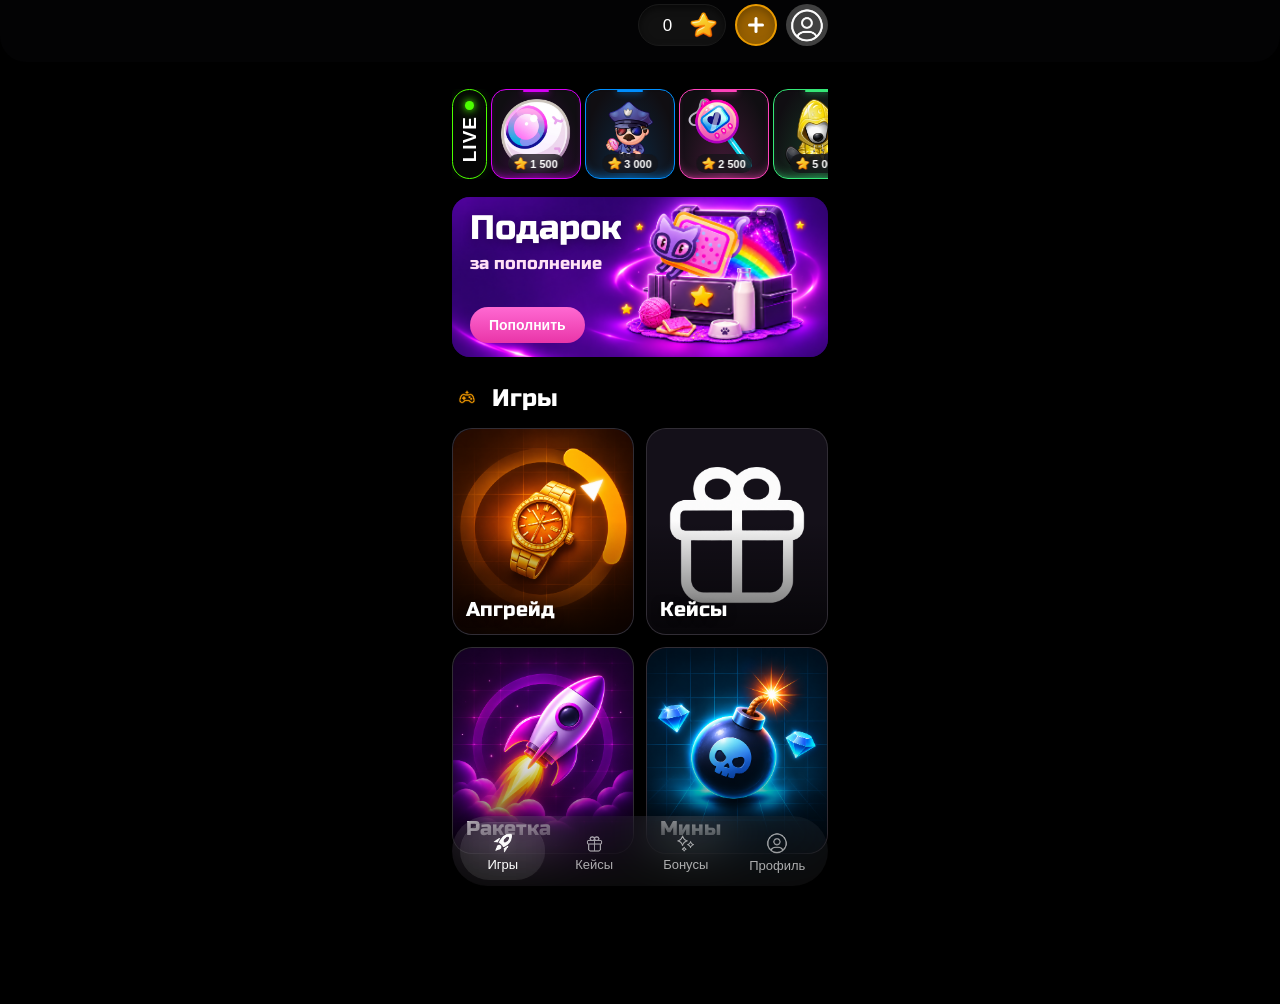
==== commit 558d9b71: "1" ====
--- a/index.html
+++ b/index.html
@@ -163,94 +163,81 @@
 
   <div class="games-section__header">
     <div class="games-section__heading">
-      <span class="games-section__icon">✦</span>
-      <h2>Игровая зона</h2>
+      <img
+        class="games-section__icon"
+        src="assets/icons/game.png"
+        alt=""
+      >
+      <h2>Игры</h2>
     </div>
-
-    <span class="games-section__count">4 игры</span>
   </div>
 
   <div class="games-grid">
 
     <!-- Апгрейд -->
-    <button class="game-tile game-tile--upgrade"
-            type="button"
-            data-game="upgrade">
-
-      <span class="game-tile__tag">UPGRADE</span>
-
-      <div class="game-tile__art">
-        <img src="assets/icons/games/upgrade.png"
-             alt="">
-      </div>
-
-      <div class="game-tile__footer">
-        <span class="game-tile__name">Апгрейд</span>
-        <span class="game-tile__arrow">↗</span>
-      </div>
-
+    <button
+      class="game-tile game-tile--upgrade"
+      type="button"
+      data-game="upgrade"
+      aria-label="Апгрейд"
+    >
+      <img
+        class="game-tile__image"
+        src="assets/icons/upgrade.png"
+        alt=""
+      >
+      <span class="game-tile__name">Апгрейд</span>
     </button>
 
     <!-- Кейсы -->
-    <button class="game-tile game-tile--cases"
-            type="button"
-            data-game="cases">
-
-      <span class="game-tile__tag">LUCKY DROP</span>
-
-      <div class="game-tile__art">
-        <img src="assets/icons/games/cases.png"
-             alt="">
-      </div>
-
-      <div class="game-tile__footer">
-        <span class="game-tile__name">Кейсы</span>
-        <span class="game-tile__arrow">↗</span>
-      </div>
-
+    <button
+      class="game-tile game-tile--cases"
+      type="button"
+      data-game="cases"
+      aria-label="Кейсы"
+    >
+      <img
+        class="game-tile__image"
+        src="assets/icons/cases.png"
+        alt=""
+      >
+      <span class="game-tile__name">Кейсы</span>
     </button>
 
     <!-- Ракетка -->
-    <button class="game-tile game-tile--rocket"
-            type="button"
-            data-game="rocket">
-
-      <span class="game-tile__tag">ROCKET</span>
-
-      <div class="game-tile__art">
-        <img src="assets/icons/games/rocket.png"
-             alt="">
-      </div>
-
-      <div class="game-tile__footer">
-        <span class="game-tile__name">Ракетка</span>
-        <span class="game-tile__arrow">↗</span>
-      </div>
-
+    <button
+      class="game-tile game-tile--rocket"
+      type="button"
+      data-game="rocket"
+      aria-label="Ракетка"
+    >
+      <img
+        class="game-tile__image"
+        src="assets/icons/rocket.png"
+        alt=""
+      >
+      <span class="game-tile__name">Ракетка</span>
     </button>
 
     <!-- Мины -->
-    <button class="game-tile game-tile--mines"
-            type="button"
-            data-game="mines">
-
-      <span class="game-tile__tag">MINES</span>
-
-      <div class="game-tile__art">
-        <img src="assets/icons/games/mines.png"
-             alt="">
-      </div>
-
-      <div class="game-tile__footer">
-        <span class="game-tile__name">Мины</span>
-        <span class="game-tile__arrow">↗</span>
-      </div>
-
+    <button
+      class="game-tile game-tile--mines"
+      type="button"
+      data-game="mines"
+      aria-label="Мины"
+    >
+      <img
+        class="game-tile__image"
+        src="assets/icons/bumps.png"
+        alt=""
+      >
+      <span class="game-tile__name">Мины</span>
     </button>
 
   </div>
 
 </section>
+
 
 </main>
 
--- a/css/main.css
+++ b/css/main.css
@@ -785,11 +785,11 @@
 }
 
 
-/* ===== ИГРОВАЯ ЗОНА SHADROP ===== */
+/* ===== ИГРЫ SHADROP ===== */
 
 .games-section {
   width: 100%;
-  margin-top: 28px;
+  margin-top: 26px;
   margin-bottom: 24px;
 }
 
@@ -798,38 +798,31 @@
 .games-section__header {
   display: flex;
   align-items: center;
-  justify-content: space-between;
-  margin-bottom: 16px;
+  margin-bottom: 15px;
 }
 
 .games-section__heading {
   display: flex;
   align-items: center;
-  gap: 9px;
+  gap: 10px;
 }
 
 .games-section__icon {
-  color: #ff59bc;
-  font-size: 27px;
-  line-height: 1;
-  text-shadow: 0 0 14px rgba(255, 89, 188, 0.5);
+  display: block;
+  width: 30px;
+  height: 30px;
+  object-fit: contain;
 }
 
 .games-section__heading h2 {
   margin: 0;
   color: #ffffff;
   font-family: "Russo One", sans-serif;
-  font-size: 23px;
+  font-size: 24px;
   font-weight: 400;
 }
 
-.games-section__count {
-  color: #a6a0ae;
-  font-size: 12px;
-  font-weight: 600;
-}
-
-/* Сетка */
+/* Сетка карточек */
 
 .games-grid {
   display: grid;
@@ -837,194 +830,96 @@
   gap: 12px;
 }
 
-/* Карточка игры */
+/* Карточки */
 
 .game-tile {
-  --game-accent: #ff9d37;
-  --game-glow: rgba(255, 157, 55, 0.25);
-
   position: relative;
-  display: flex;
-  flex-direction: column;
-  align-items: stretch;
+  display: block;
 
   width: 100%;
   min-width: 0;
   aspect-ratio: 0.88;
 
-  padding: 12px;
+  padding: 0;
   overflow: hidden;
 
-  border: 1px solid
-    color-mix(in srgb, var(--game-accent) 45%, #26212e);
-
-  border-radius: 23px;
-
-  background:
-    radial-gradient(
-      ellipse at 50% 43%,
-      var(--game-glow),
-      transparent 72%
-    ),
-    linear-gradient(
-      145deg,
-      #211c29,
-      #0c0b11 85%
-    );
-
-  color: #ffffff;
-  text-align: left;
+  border: 1px solid rgba(255, 255, 255, 0.12);
+  border-radius: 20px;
+
+  background: #141019;
+
   cursor: pointer;
-
   -webkit-tap-highlight-color: transparent;
 
-  transition:
-    transform 0.2s ease,
-    border-color 0.2s ease;
+  transition: transform 0.2s ease;
 }
 
 .game-tile:active {
-  transform: scale(0.96);
-}
-
-/* Декоративное свечение */
-
-.game-tile::before {
+  transform: scale(0.97);
+}
+
+/* Фото на всю карточку */
+
+.game-tile__image {
+  position: absolute;
+  inset: 0;
+
+  display: block;
+  width: 100%;
+  height: 100%;
+
+  object-fit: cover;
+  object-position: center;
+
+  border-radius: inherit;
+}
+
+/* Затемнение снизу для читаемости текста */
+
+.game-tile::after {
   content: "";
   position: absolute;
-  width: 100px;
-  height: 100px;
-  top: 22%;
-  left: 50%;
-
-  transform: translateX(-50%);
-
-  border-radius: 50%;
-  background: var(--game-accent);
-  filter: blur(55px);
-  opacity: 0.17;
+  inset: 45% 0 0;
+
+  background: linear-gradient(
+    to bottom,
+    transparent,
+    rgba(0, 0, 0, 0.65)
+  );
 
   pointer-events: none;
-}
-
-/* Маленькая надпись сверху */
-
-.game-tile__tag {
-  position: relative;
+  z-index: 1;
+}
+
+/* Название игры */
+
+.game-tile__name {
+  position: absolute;
+  bottom: 13px;
+  left: 13px;
+  right: 8px;
+
   z-index: 2;
-  align-self: flex-start;
-
-  padding: 5px 8px;
-
-  border: 1px solid
-    color-mix(in srgb, var(--game-accent) 35%, transparent);
-
-  border-radius: 8px;
-
-  background: rgba(255, 255, 255, 0.045);
-
-  color: var(--game-accent);
-
-  font-size: 9px;
-  font-weight: 800;
-  letter-spacing: 0.7px;
-}
-
-/* Изображение */
-
-.game-tile__art {
-  position: relative;
-  z-index: 1;
-
-  display: grid;
-  place-items: center;
-
-  flex: 1;
-  min-height: 0;
-  width: 100%;
-}
-
-.game-tile__art img {
-  display: block;
-  width: 100%;
-  height: 100%;
-  max-height: 150px;
-
-  object-fit: contain;
-
-  filter: drop-shadow(
-    0 10px 15px rgba(0, 0, 0, 0.35)
-  );
-
-  transition: transform 0.25s ease;
-}
-
-@media (hover: hover) {
-  .game-tile:hover .game-tile__art img {
-    transform: scale(1.07) translateY(-3px);
-  }
-}
-
-/* Название и стрелка */
-
-.game-tile__footer {
-  position: relative;
-  z-index: 2;
-
-  display: flex;
-  align-items: center;
-  justify-content: space-between;
-  gap: 5px;
-
-  padding-top: 9px;
-
-  border-top: 1px solid rgba(255, 255, 255, 0.08);
-}
-
-.game-tile__name {
+
+  color: #ffffff;
   font-family: "Russo One", sans-serif;
-  font-size: clamp(15px, 4.4vw, 19px);
+  font-size: clamp(16px, 4.5vw, 20px);
   font-weight: 400;
   line-height: 1.1;
-}
-
-.game-tile__arrow {
-  display: grid;
-  place-items: center;
-
-  width: 27px;
-  height: 27px;
-  flex-shrink: 0;
-
-  border-radius: 9px;
-  background: var(--game-accent);
-
-  color: #100e13;
-  font-size: 19px;
-  font-weight: 800;
-}
-
-/* ===== ЦВЕТА ИГР ===== */
-
-.game-tile--upgrade {
-  --game-accent: #ffae42;
-  --game-glow: rgba(255, 117, 22, 0.3);
-}
-
-.game-tile--cases {
-  --game-accent: #ff55cb;
-  --game-glow: rgba(255, 48, 172, 0.3);
-}
-
-.game-tile--rocket {
-  --game-accent: #8b75ff;
-  --game-glow: rgba(116, 78, 255, 0.3);
-}
-
-.game-tile--mines {
-  --game-accent: #46d9ff;
-  --game-glow: rgba(40, 148, 255, 0.3);
-}
-
-
-
+
+  text-align: left;
+
+  text-shadow: 0 2px 8px rgba(0, 0, 0, 0.7);
+}
+
+/* Лёгкое увеличение при наведении */
+
+@media (hover: hover) {
+  .game-tile:hover .game-tile__image {
+    transform: scale(1.05);
+  }
+
+  .game-tile__image {
+    transition: transform 0.25s ease;
+  }
+}
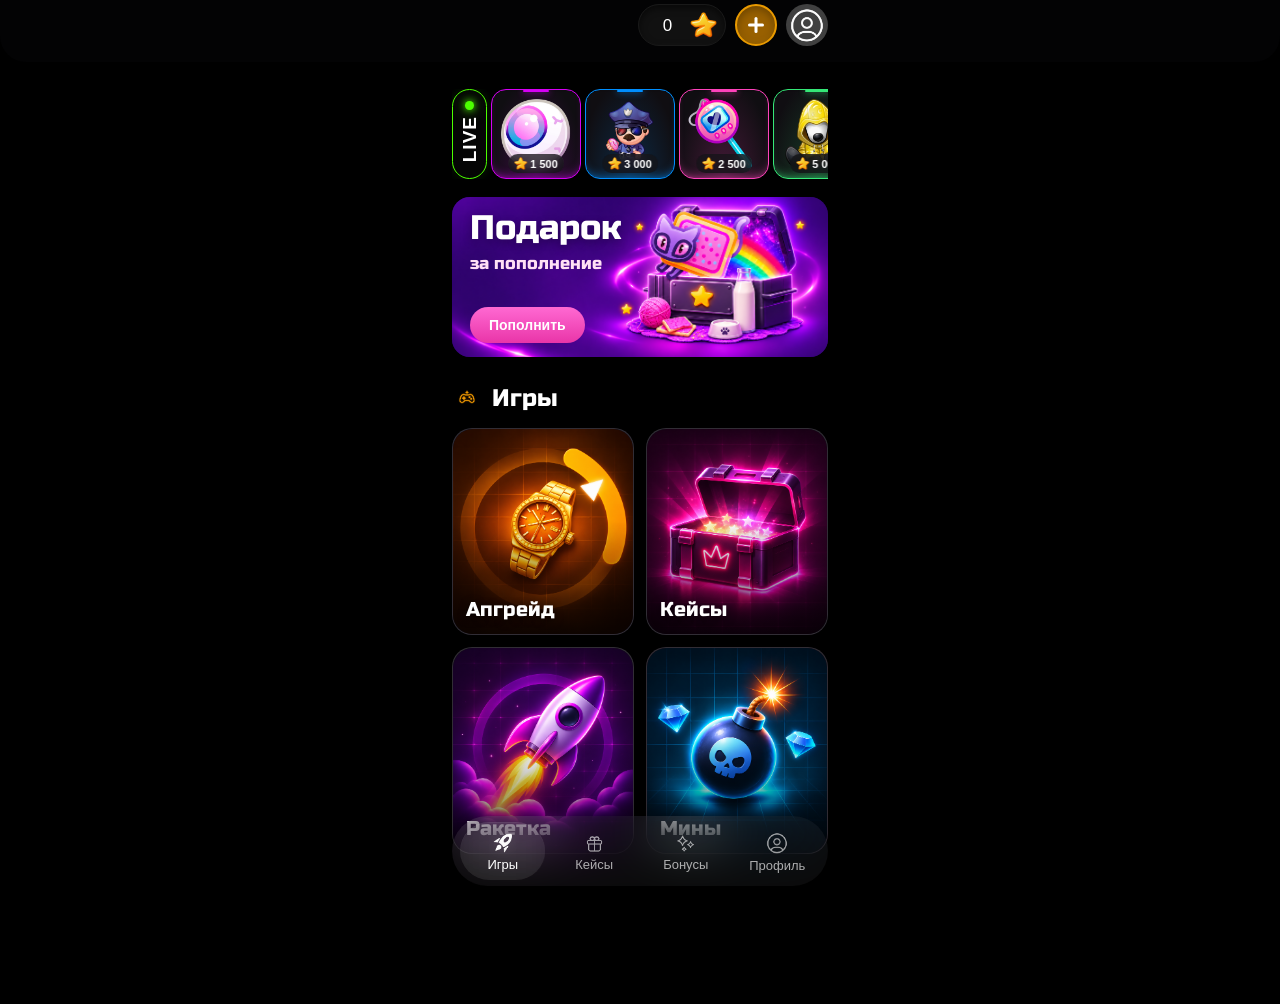
==== commit 1d32e04b: "1" ====
--- a/index.html
+++ b/index.html
@@ -198,7 +198,7 @@
     >
       <img
         class="game-tile__image"
-        src="assets/icons/cases.png"
+        src="assets/icons/case.png"
         alt=""
       >
       <span class="game-tile__name">Кейсы</span>
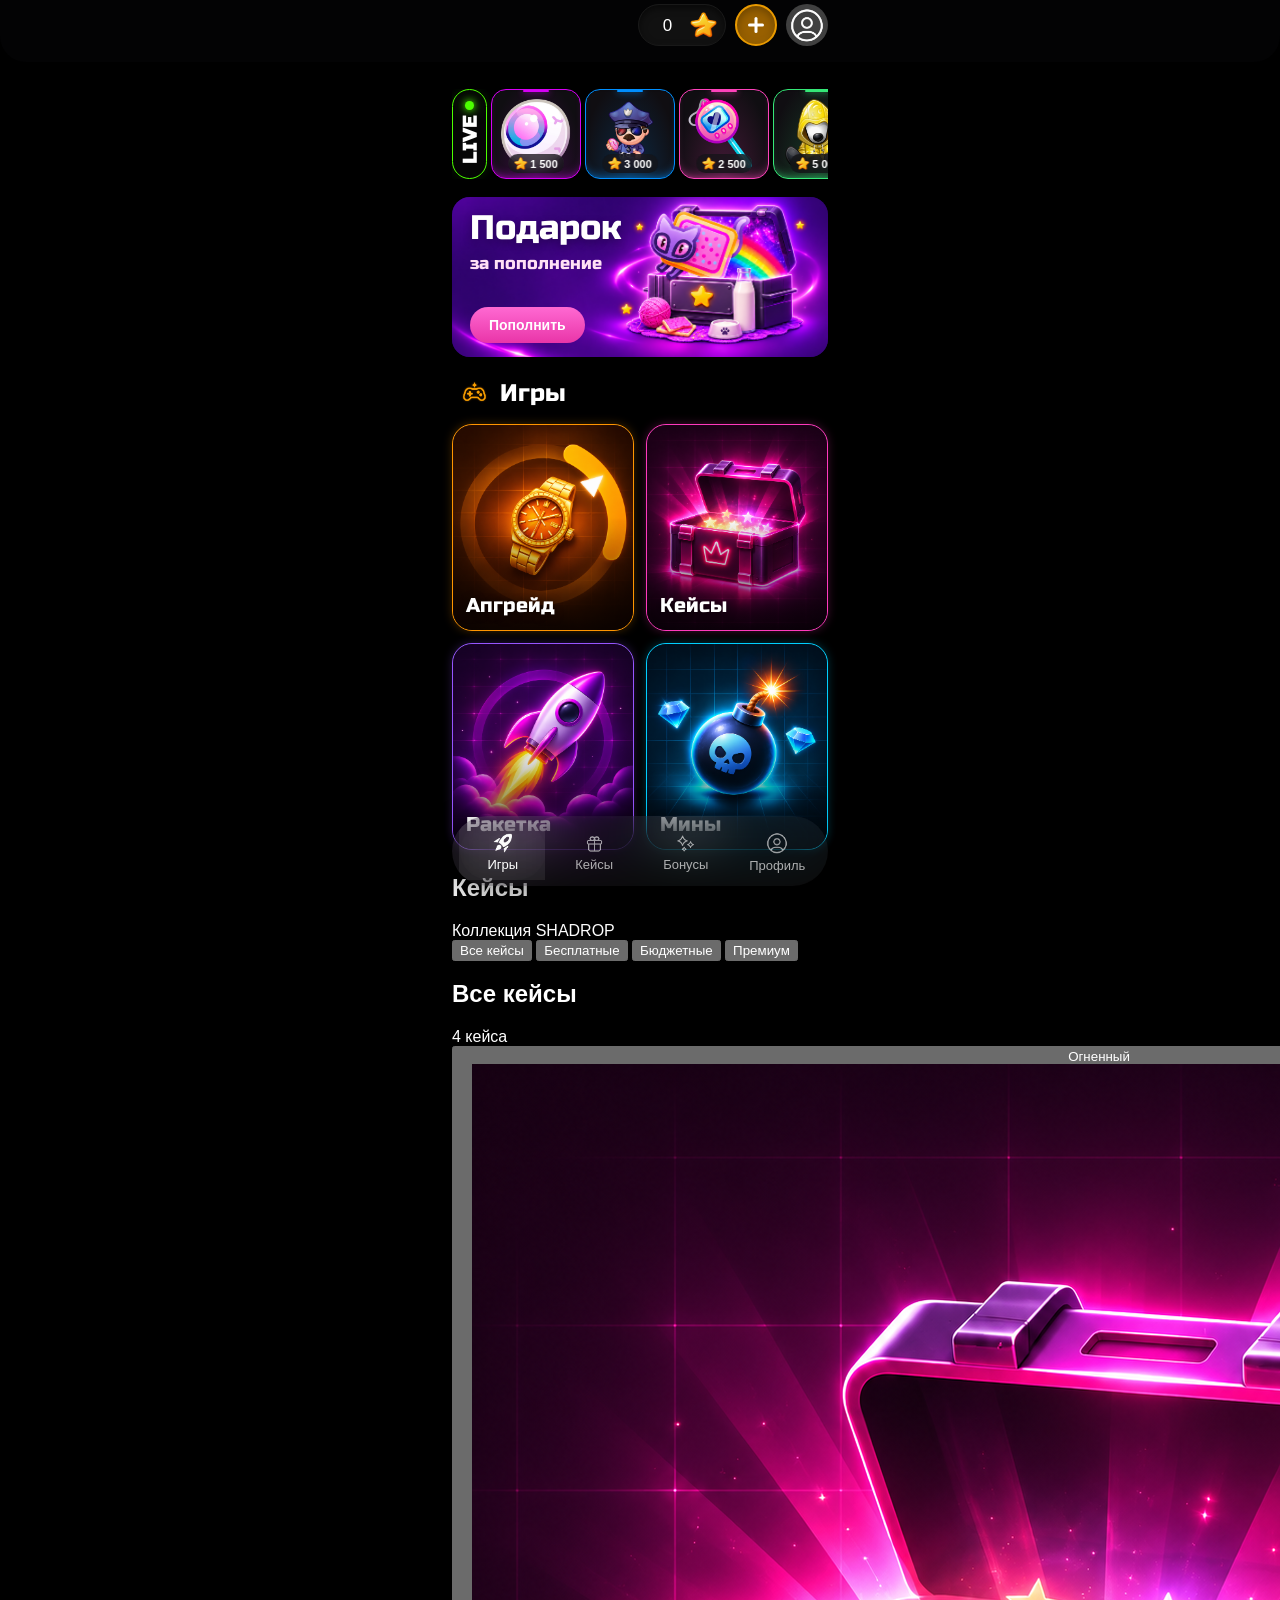
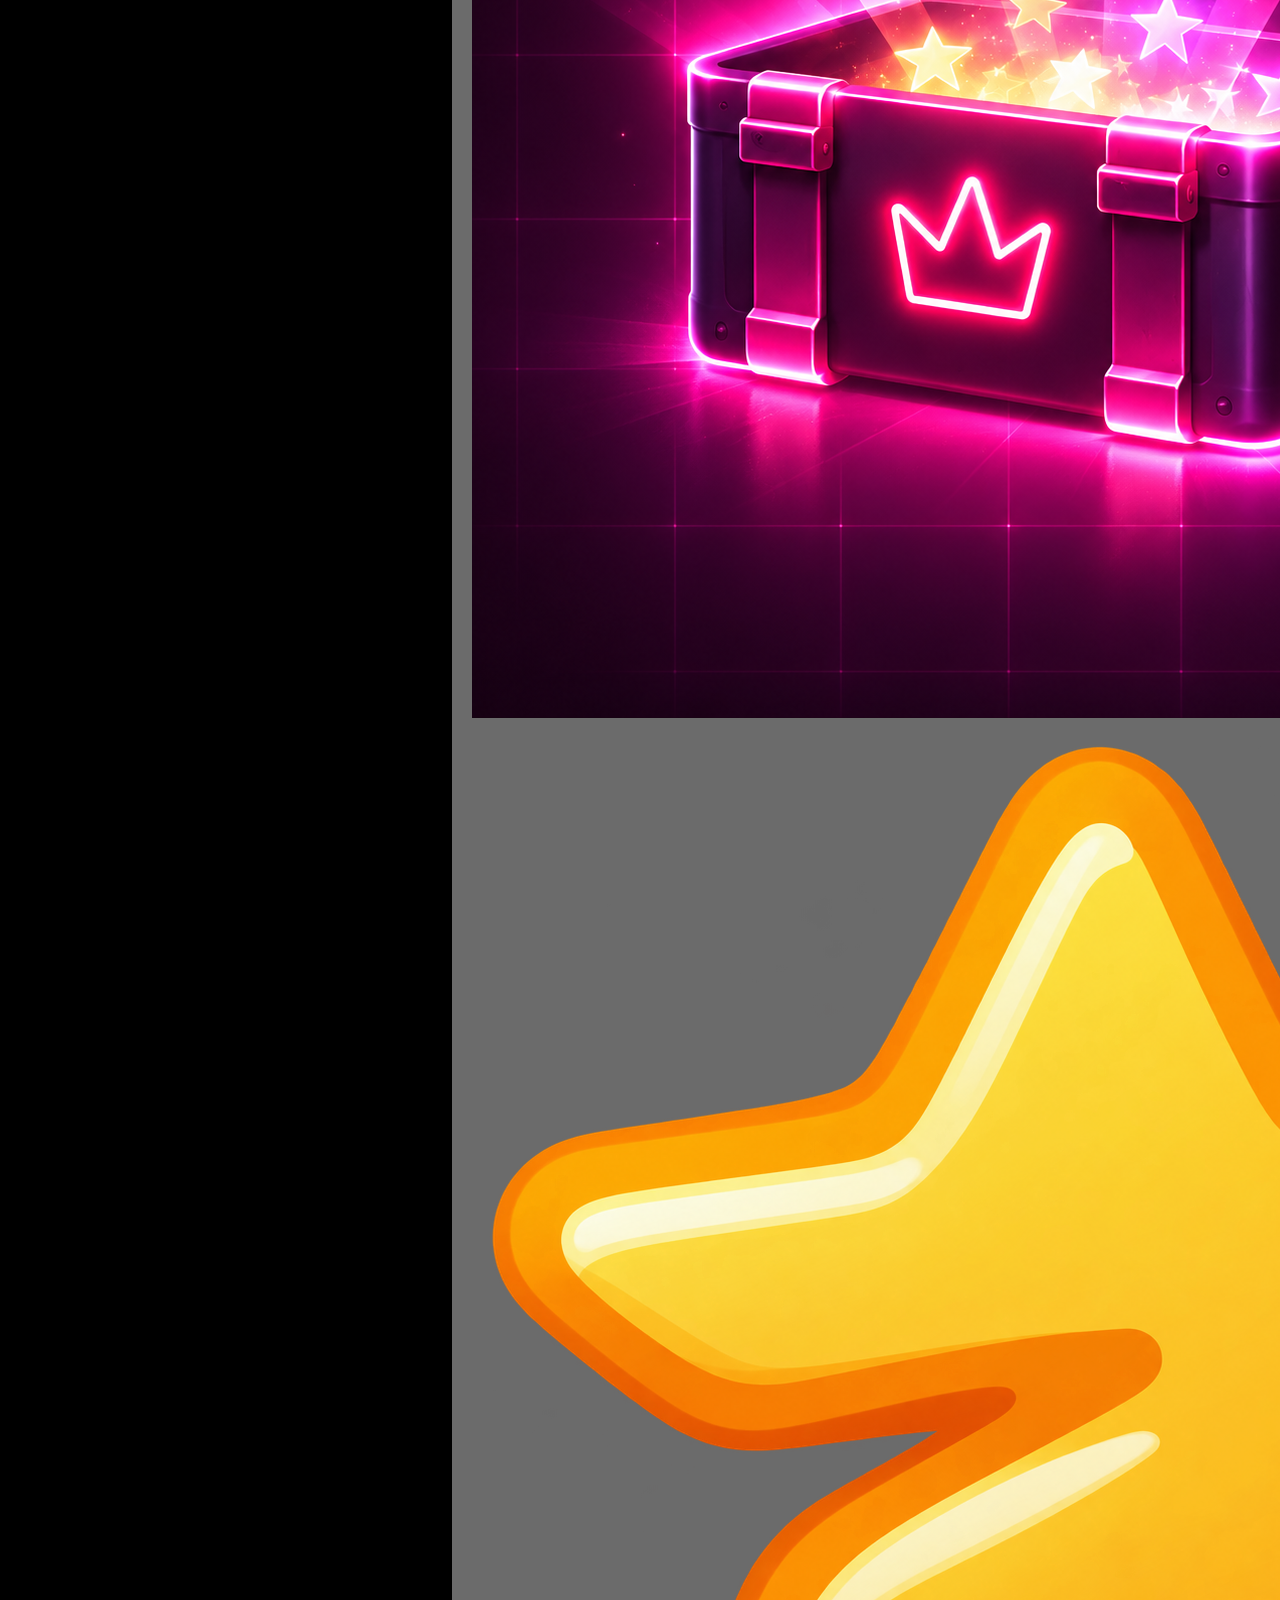
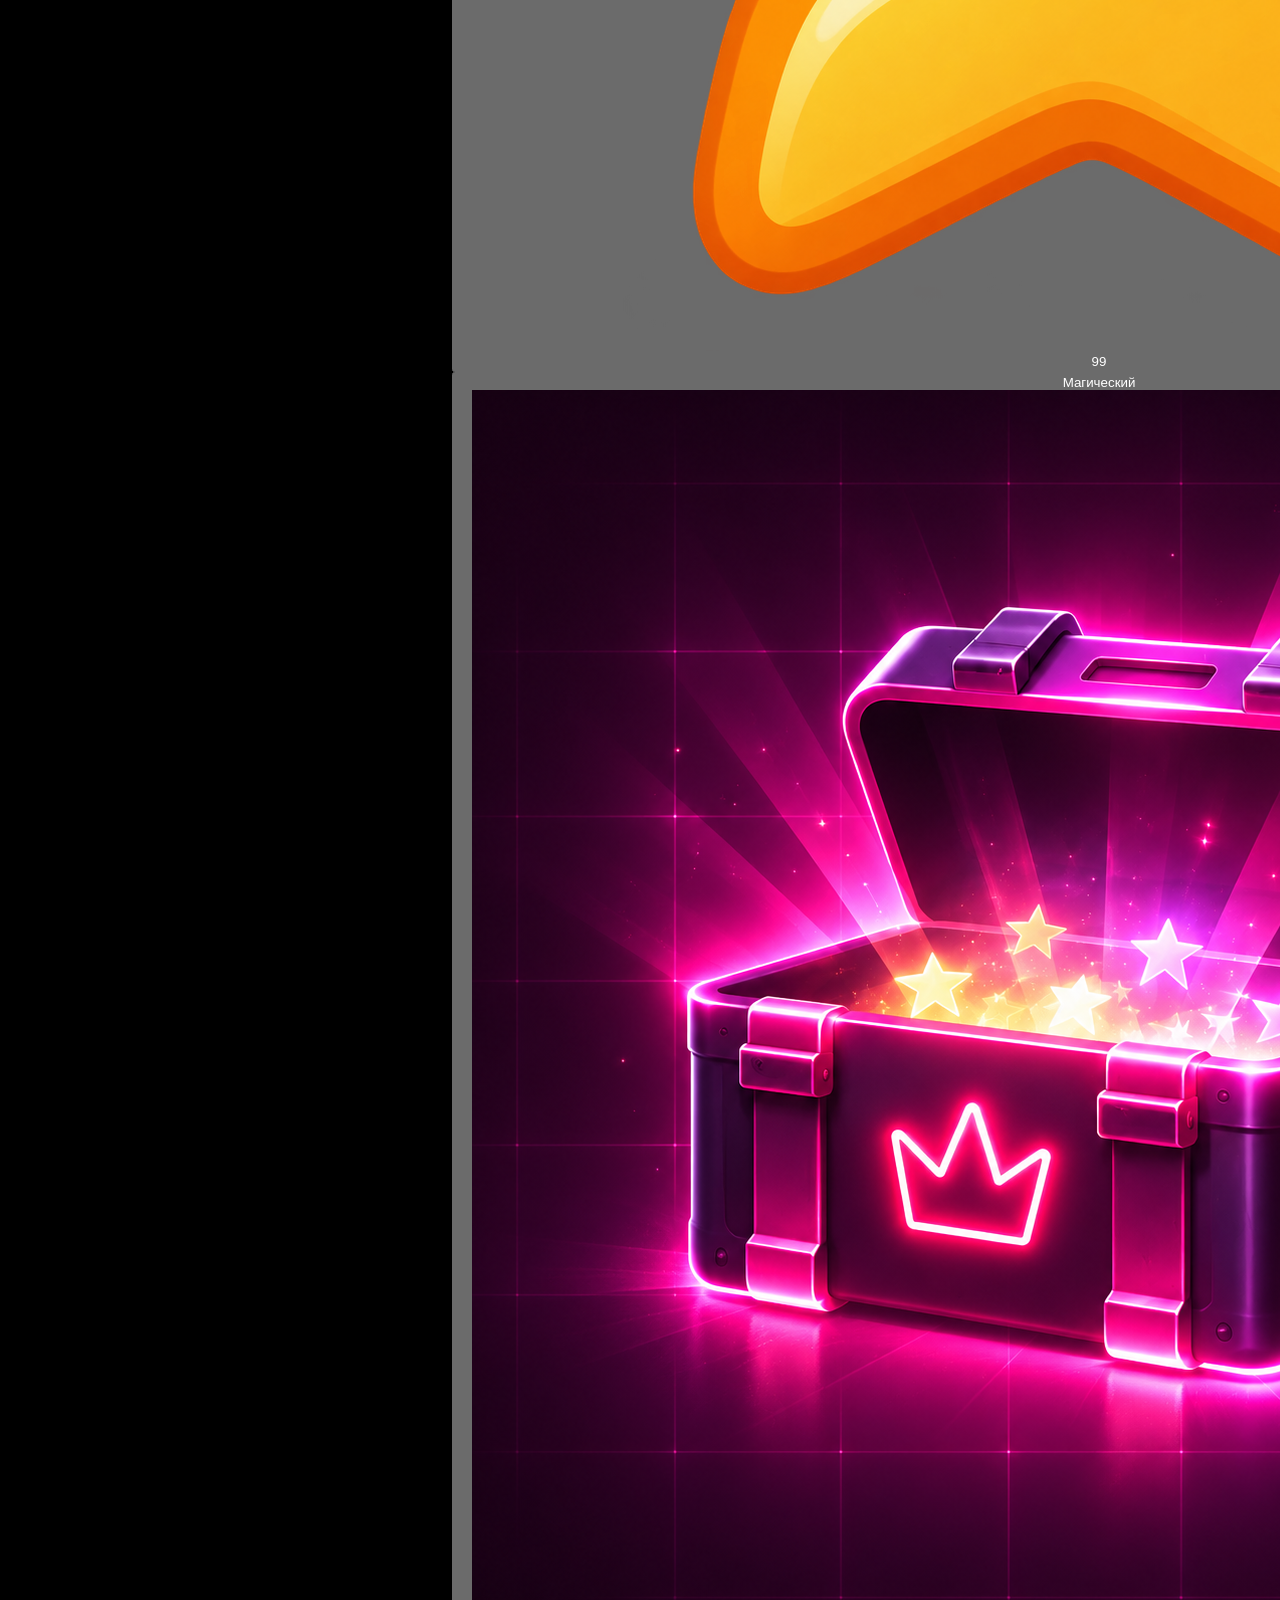
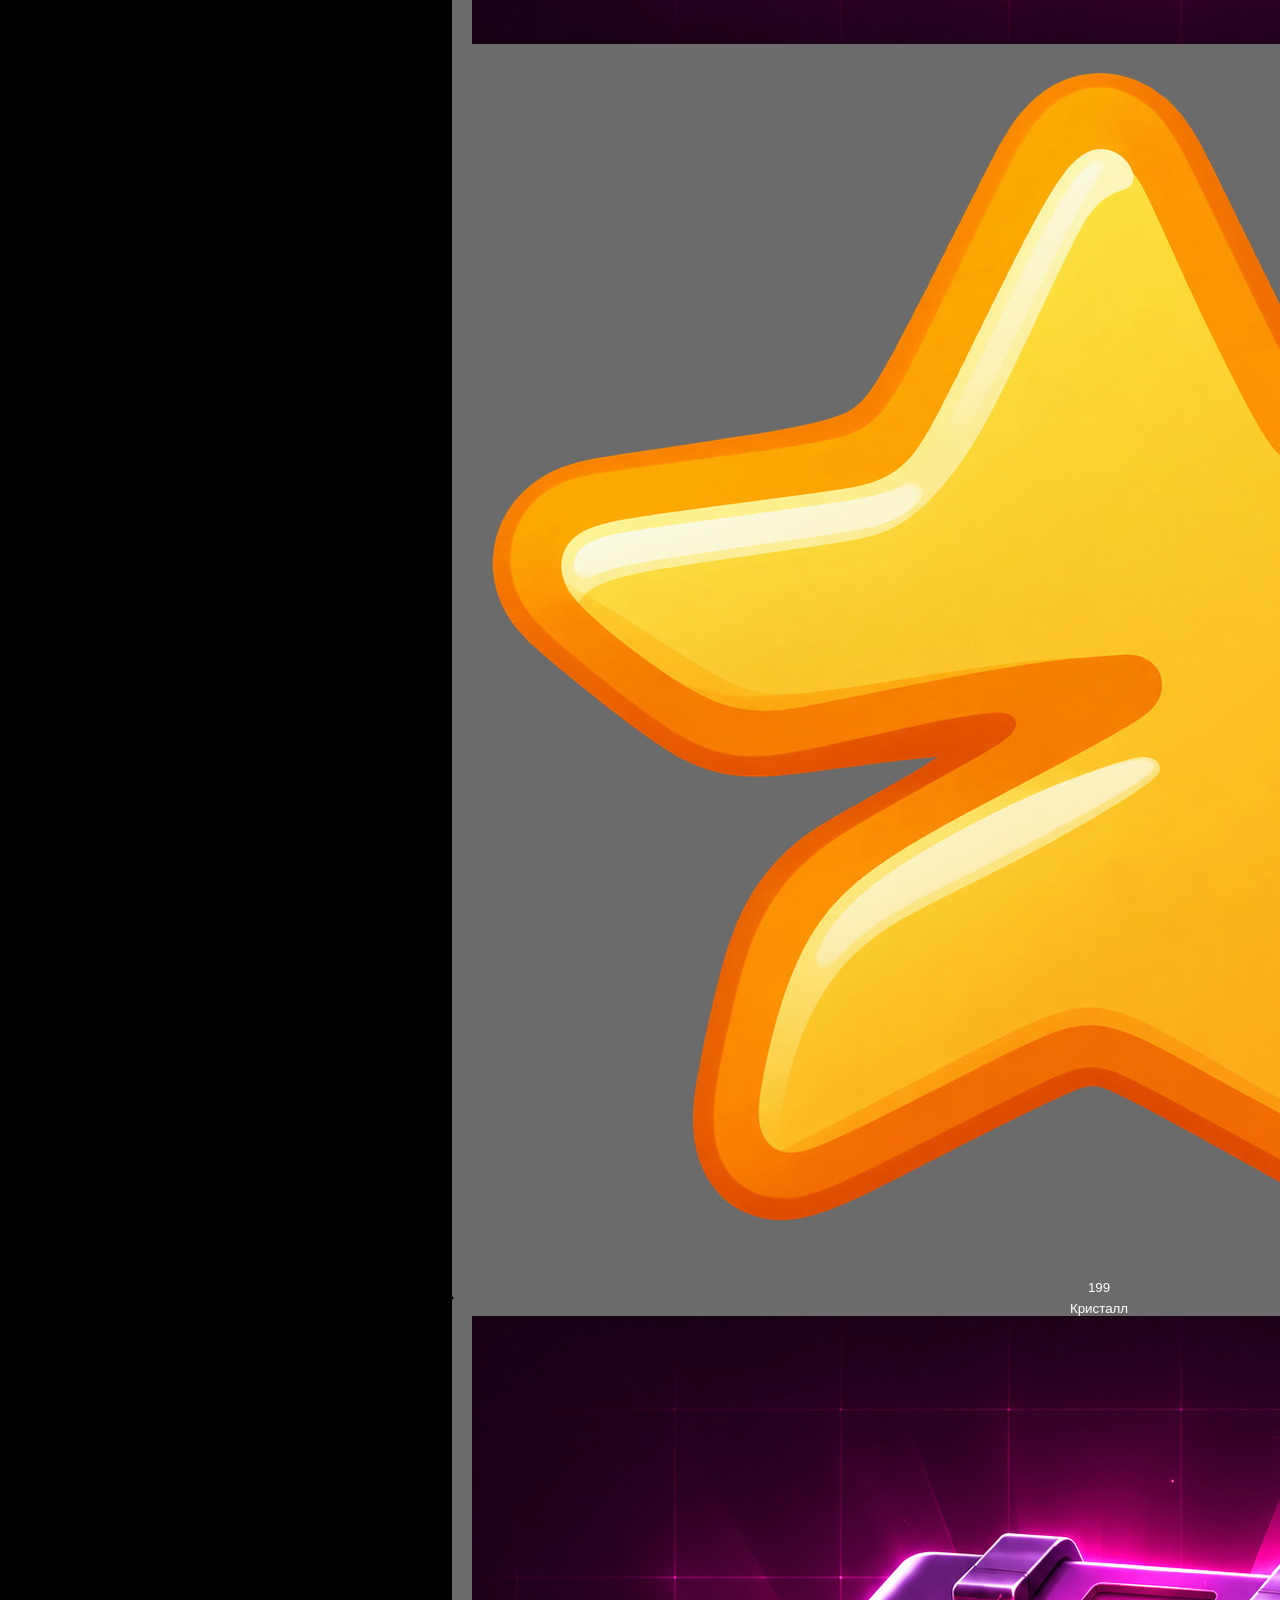
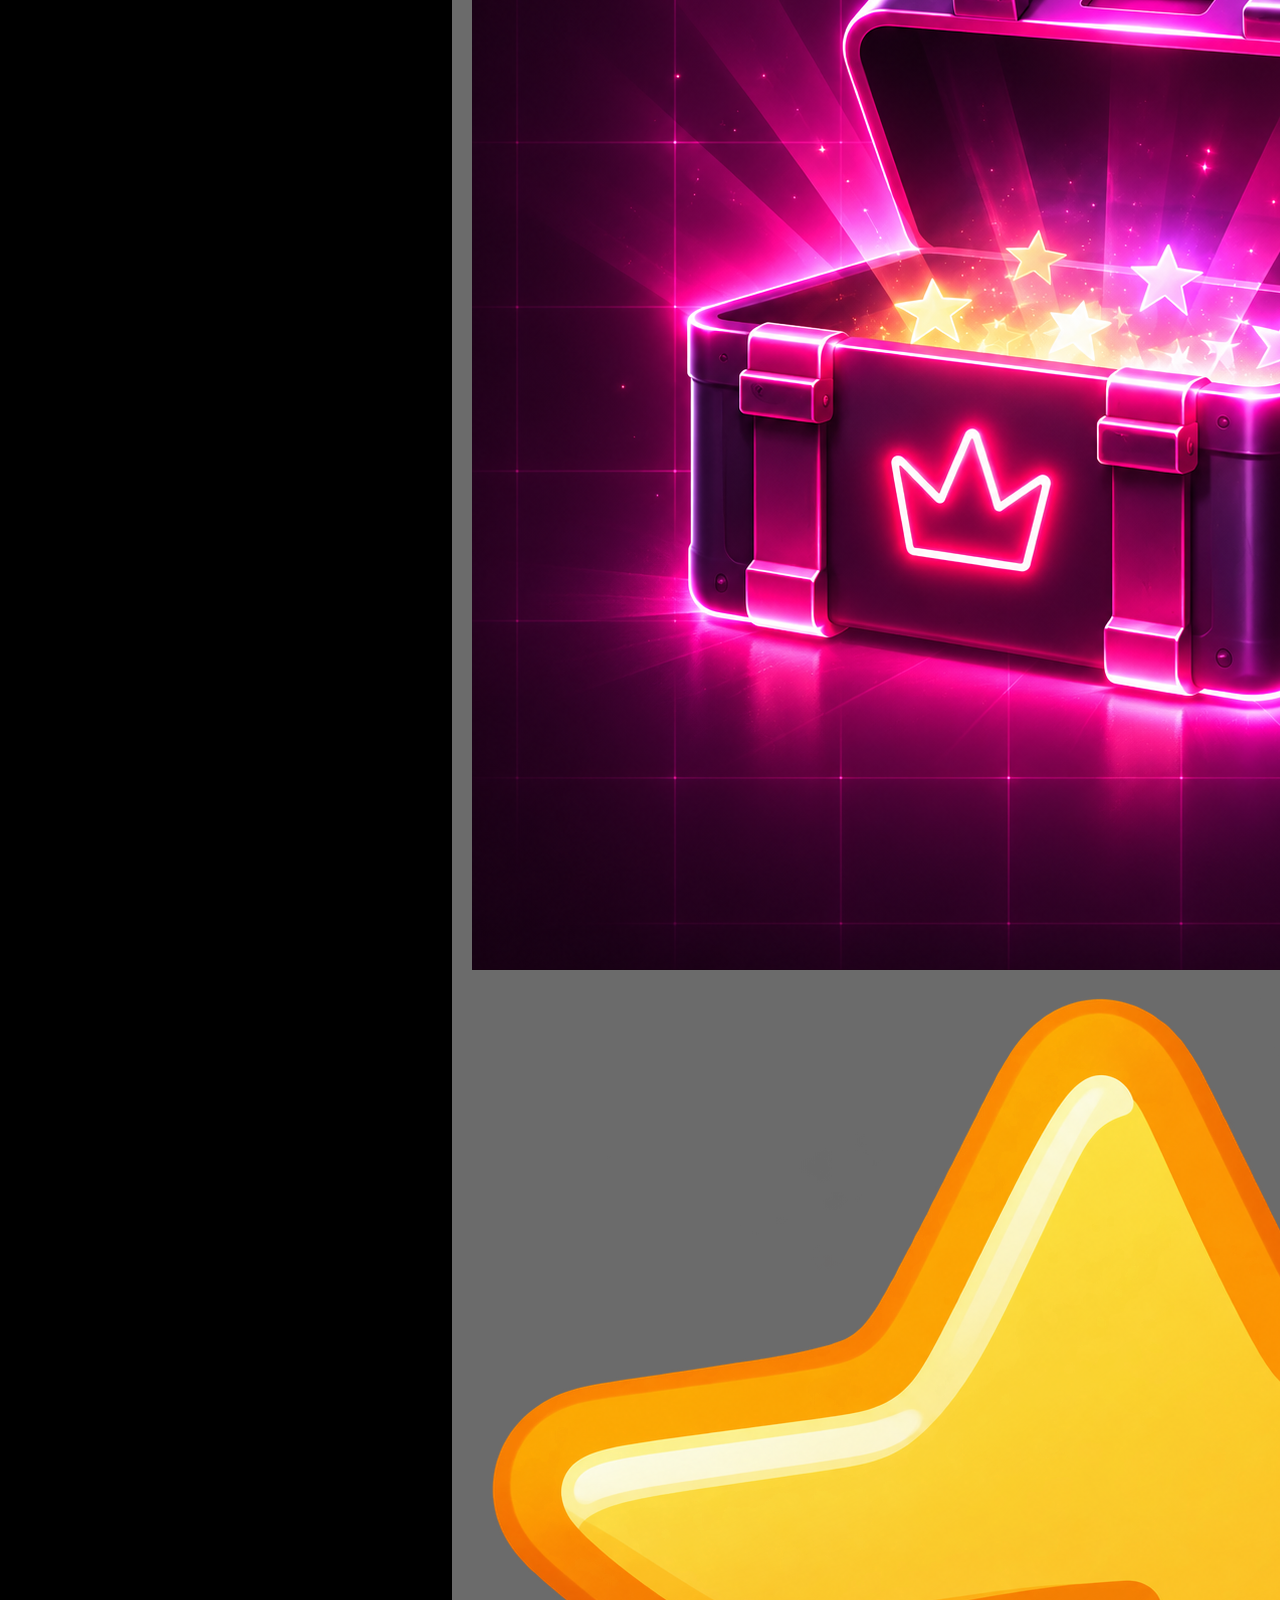
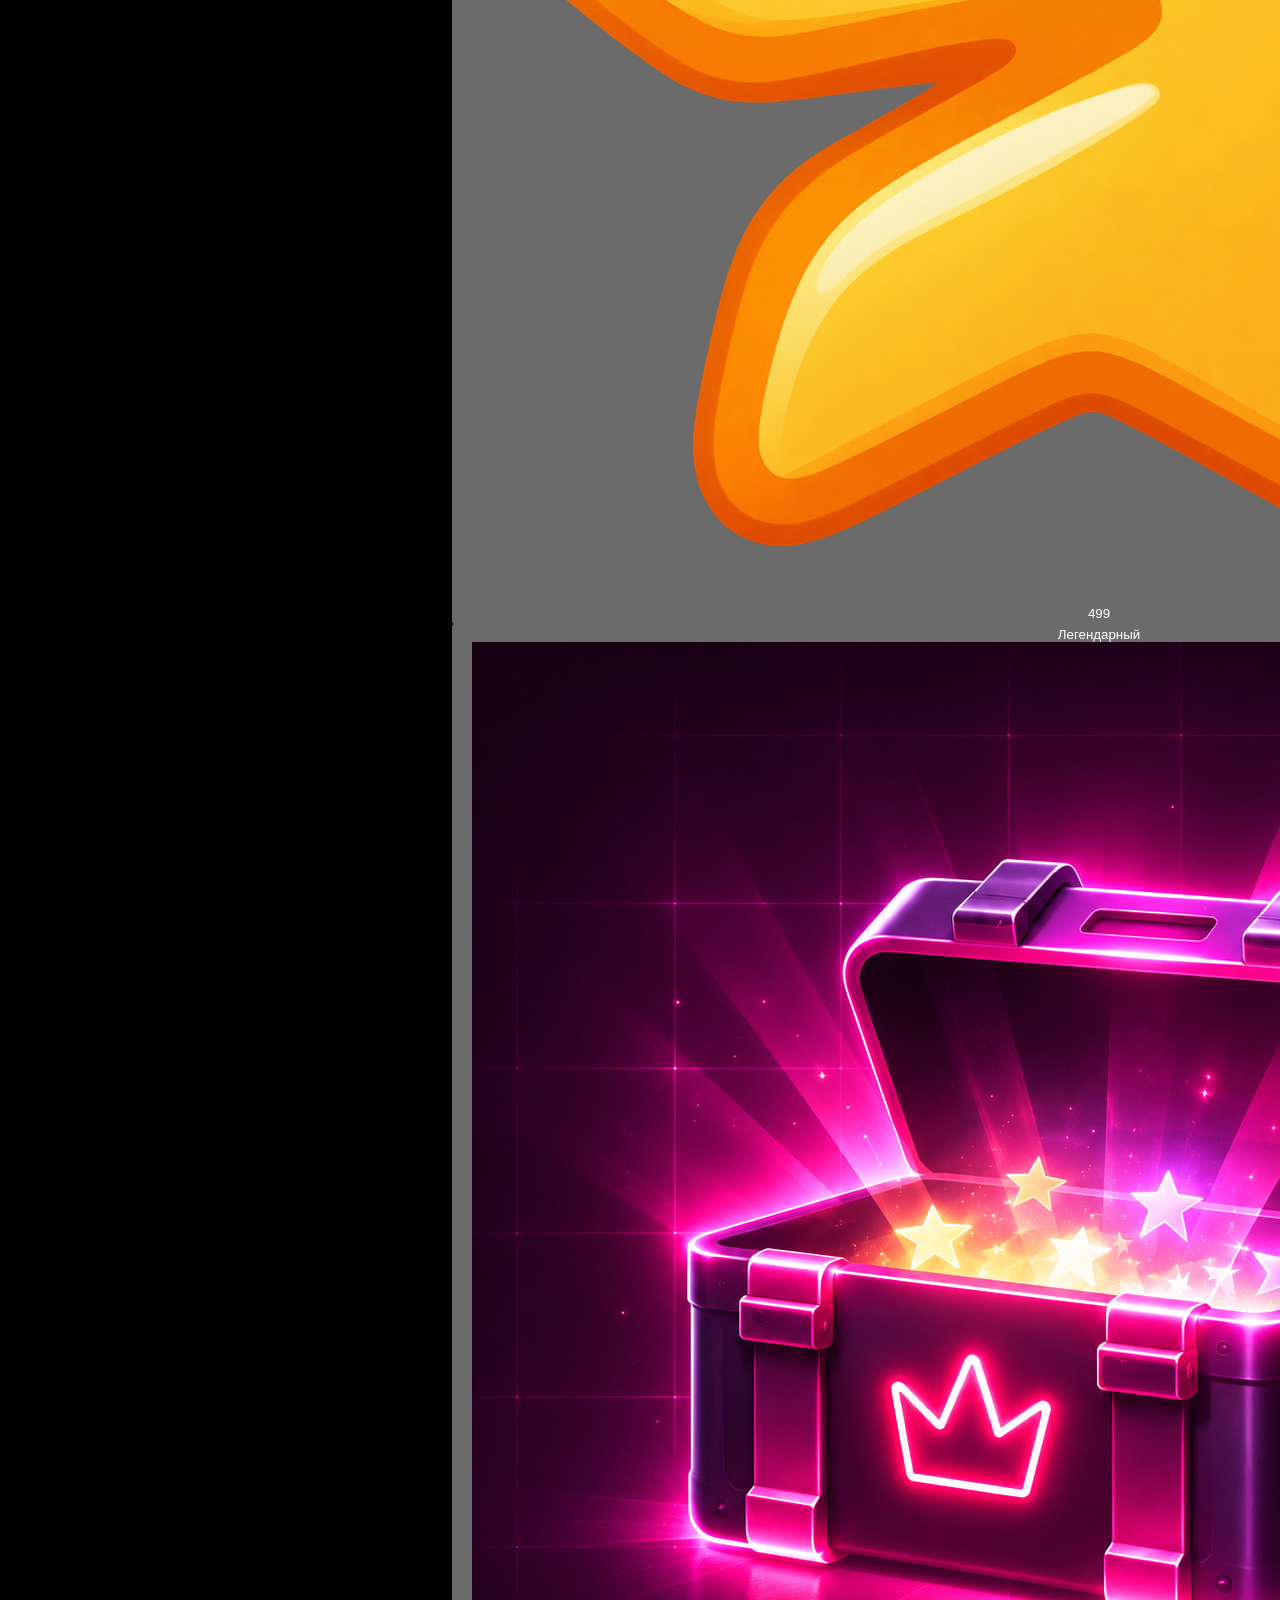
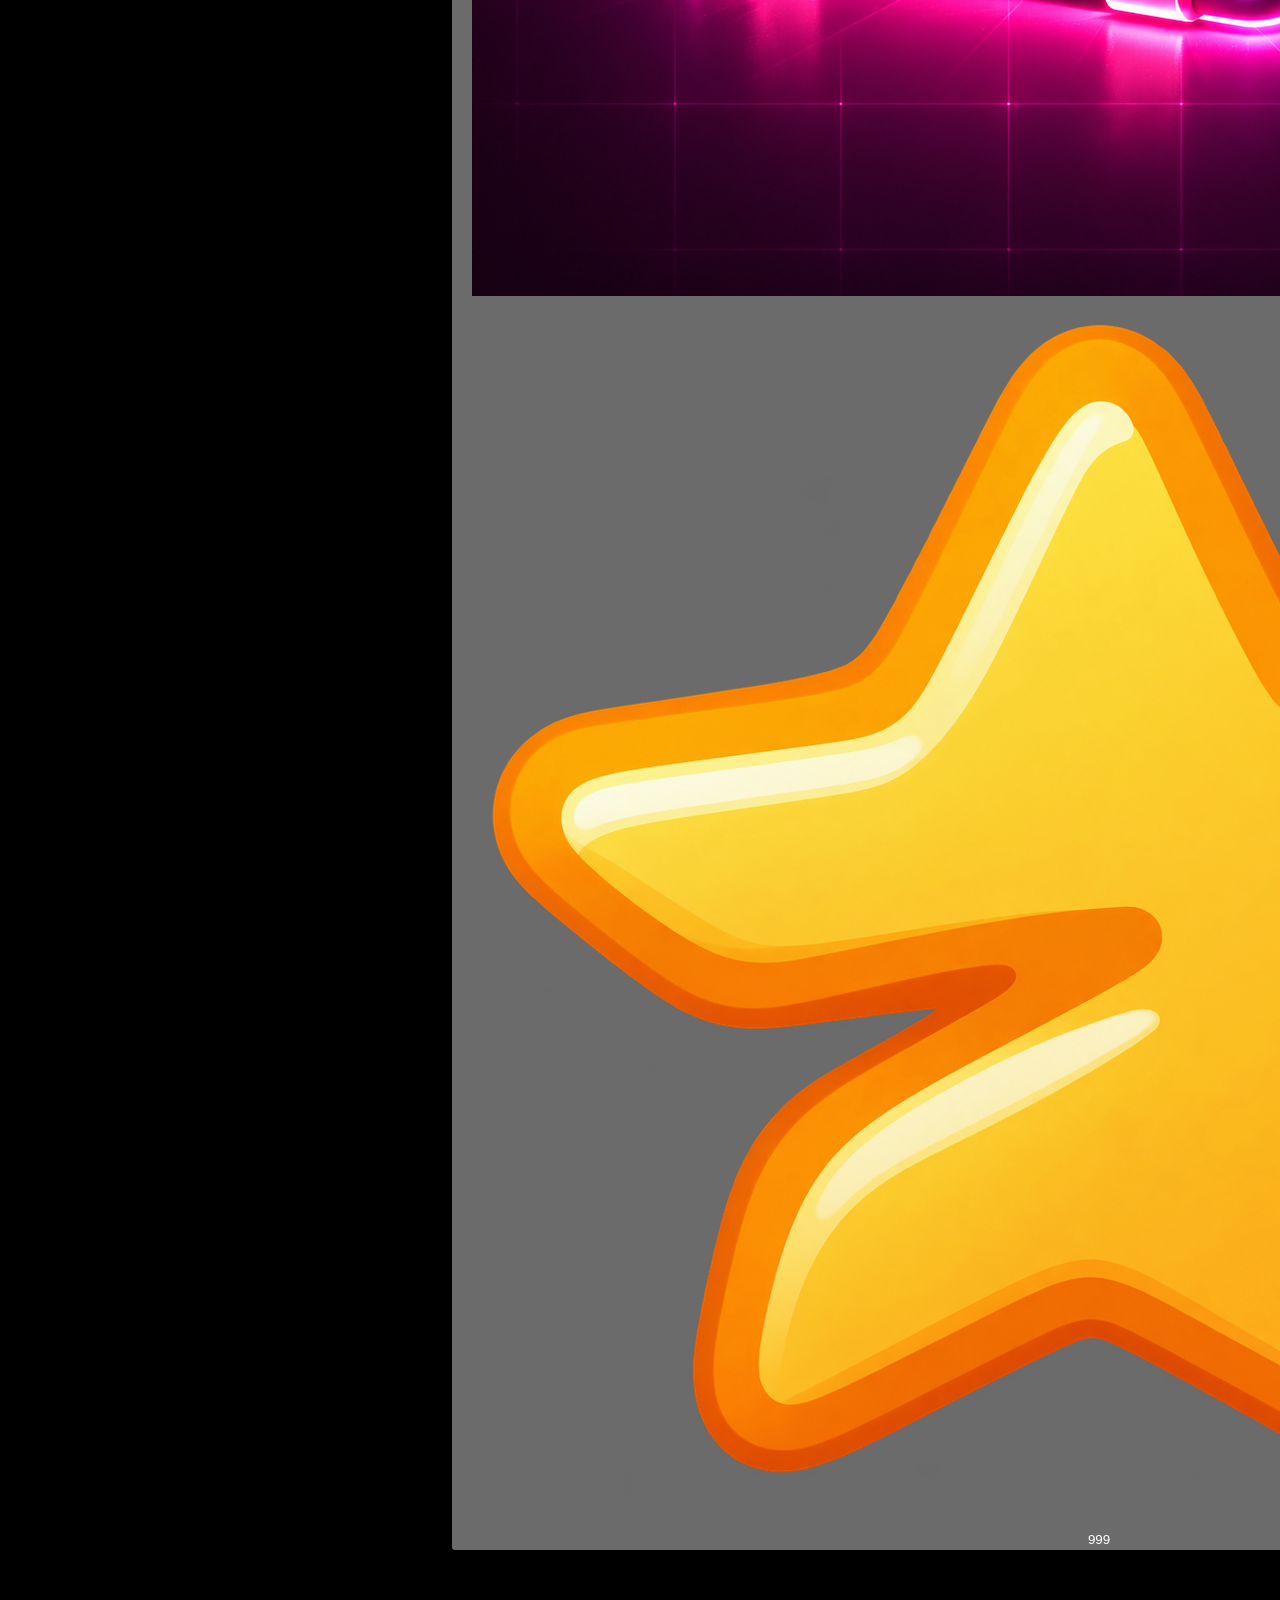
==== commit 8cefa9fc: "1" ====
--- a/index.html
+++ b/index.html
@@ -239,6 +239,82 @@
 </section>
 
 
+<!-- ===== СТРАНИЦА КЕЙСОВ ===== -->
+<section class="cases-page" id="casesPage" hidden>
+
+  <div class="cases-heading">
+    <h1>Кейсы</h1>
+    <span class="cases-heading__count">Коллекция SHADROP</span>
+  </div>
+
+  <!-- Категории -->
+  <div class="cases-filters">
+    <button class="cases-filter is-active" data-filter="all" type="button">
+      Все кейсы
+    </button>
+    <button class="cases-filter" data-filter="free" type="button">
+      Бесплатные
+    </button>
+    <button class="cases-filter" data-filter="cheap" type="button">
+      Бюджетные
+    </button>
+    <button class="cases-filter" data-filter="premium" type="button">
+      Премиум
+    </button>
+  </div>
+
+  <div class="cases-catalog-heading">
+    <h2>Все кейсы</h2>
+    <span>4 кейса</span>
+  </div>
+
+  <!-- Каталог -->
+  <div class="cases-grid">
+
+    <button class="case-card case-card--orange"
+            type="button" data-category="cheap">
+      <span class="case-card__name">Огненный</span>
+      <img src="assets/icons/case.png" alt="" class="case-card__image">
+      <span class="case-card__price">
+        <img src="assets/icons/telegram-star.png" alt="">
+        99
+      </span>
+    </button>
+
+    <button class="case-card case-card--pink"
+            type="button" data-category="cheap">
+      <span class="case-card__name">Магический</span>
+      <img src="assets/icons/case.png" alt="" class="case-card__image">
+      <span class="case-card__price">
+        <img src="assets/icons/telegram-star.png" alt="">
+        199
+      </span>
+    </button>
+
+    <button class="case-card case-card--blue"
+            type="button" data-category="premium">
+      <span class="case-card__name">Кристалл</span>
+      <img src="assets/icons/case.png" alt="" class="case-card__image">
+      <span class="case-card__price">
+        <img src="assets/icons/telegram-star.png" alt="">
+        499
+      </span>
+    </button>
+
+    <button class="case-card case-card--purple"
+            type="button" data-category="premium">
+      <span class="case-card__name">Легендарный</span>
+      <img src="assets/icons/case.png" alt="" class="case-card__image">
+      <span class="case-card__price">
+        <img src="assets/icons/telegram-star.png" alt="">
+        999
+      </span>
+    </button>
+
+  </div>
+</section>
+
+
 </main>
 
   <!-- Нижнее меню -->
--- a/css/main.css
+++ b/css/main.css
@@ -305,6 +305,7 @@
   letter-spacing: 1px;
   line-height: 1;
   white-space: nowrap;
+  font-family: "Russo One", sans-serif;
 }
 
 .live-label__dot {
@@ -511,7 +512,7 @@
 
 
 
-/* Баннер пополнения ........... */
+/* Баннер пополнения */
 
 .promo-banner {
   position: relative;
@@ -789,7 +790,7 @@
 
 .games-section {
   width: 100%;
-  margin-top: 26px;
+  margin-top: 14px;
   margin-bottom: 24px;
 }
 
@@ -798,19 +799,19 @@
 .games-section__header {
   display: flex;
   align-items: center;
-  margin-bottom: 15px;
+  margin-bottom: 8px;
 }
 
 .games-section__heading {
   display: flex;
   align-items: center;
-  gap: 10px;
+  gap: 3px;
 }
 
 .games-section__icon {
   display: block;
-  width: 30px;
-  height: 30px;
+  width: 45px;
+  height: 45px;
   object-fit: contain;
 }
 
@@ -923,3 +924,40 @@
     transition: transform 0.25s ease;
   }
 }
+
+/* Апгрейд — оранжевая */
+.game-tile--upgrade {
+  --game-color: #ff9500;
+}
+
+/* Кейсы — розовая */
+.game-tile--cases {
+  --game-color: #ff39bd;
+}
+
+/* Ракетка — фиолетовая */
+.game-tile--rocket {
+  --game-color: #9655ff;
+}
+
+/* Мины — голубая */
+.game-tile--mines {
+  --game-color: #00cfff;
+}
+
+/* Общая рамка */
+.game-tile {
+  border: 1px solid var(--game-color);
+  box-shadow:
+    0 0 10px color-mix(in srgb, var(--game-color) 25%, transparent),
+    inset 0 0 10px color-mix(in srgb, var(--game-color) 12%, transparent);
+}
+
+/* Свечение при наведении */
+@media (hover: hover) {
+  .game-tile:hover {
+    box-shadow:
+      0 0 18px color-mix(in srgb, var(--game-color) 45%, transparent),
+      inset 0 0 12px color-mix(in srgb, var(--game-color) 20%, transparent);
+  }
+}
--- a/css/profile.css
+++ b/css/profile.css
@@ -941,3 +941,23 @@
   }
 
 }
+
+
+/* ===== ИГРОВОЙ ШРИФТ В ПРОФИЛЕ ===== */
+
+/* Главные заголовки */
+.player-name,
+.inventory-empty__title,
+.referral-card__heading h3,
+.statistics-title h2,
+.best-win-card__header h3 {
+  font-family: "Russo One", sans-serif;
+  font-weight: 400;
+}
+
+/* Основные кнопки */
+.player-actions button,
+.inventory-empty__button {
+  font-family: "Russo One", sans-serif;
+  font-weight: 400;
+}
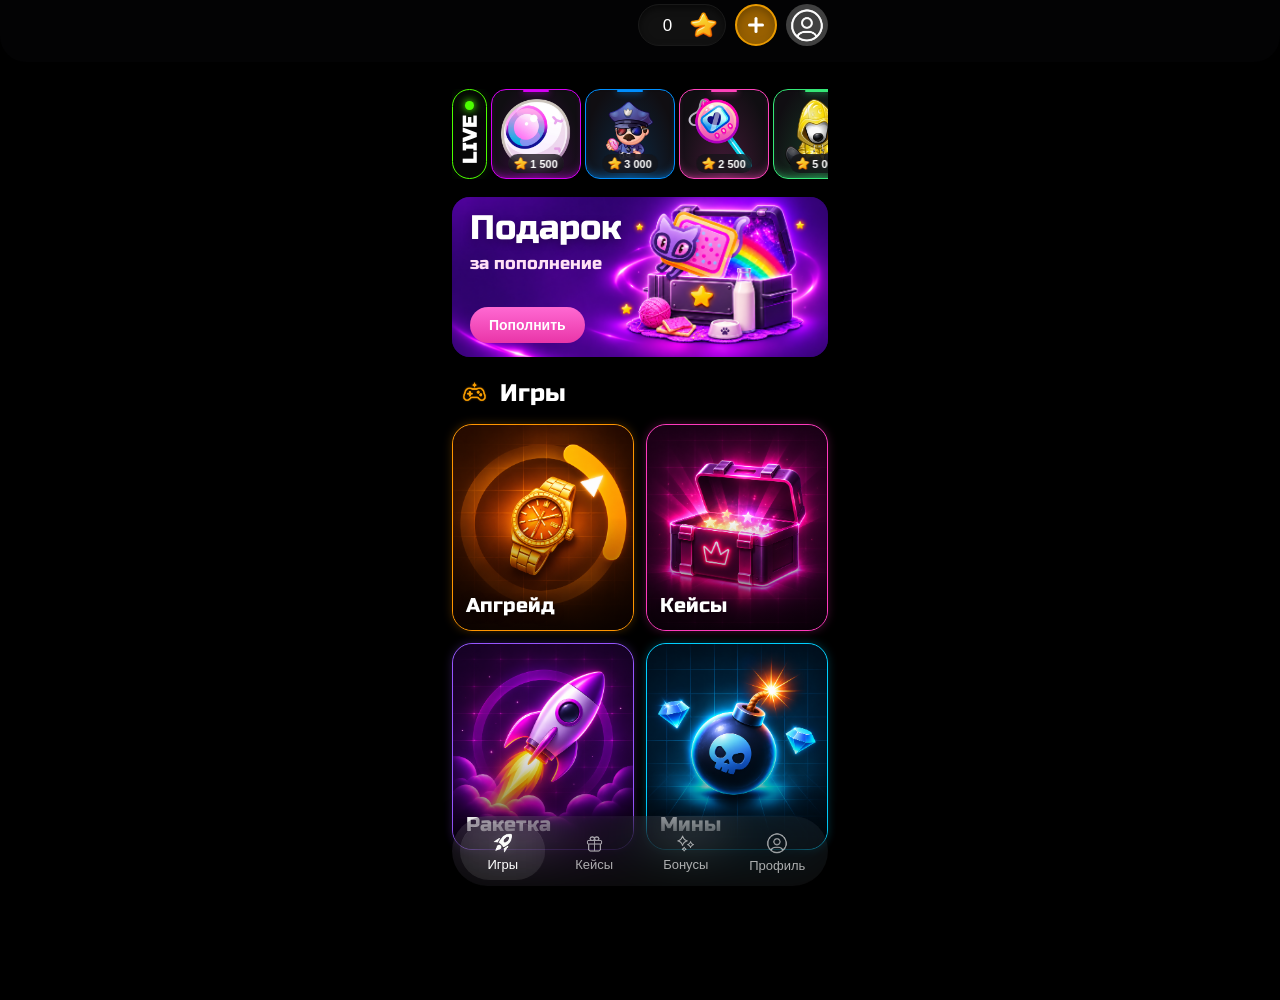
==== commit 38552e85: "1" ====
--- a/index.html
+++ b/index.html
@@ -238,83 +238,6 @@
 
 </section>
 
-
-<!-- ===== СТРАНИЦА КЕЙСОВ ===== -->
-<section class="cases-page" id="casesPage" hidden>
-
-  <div class="cases-heading">
-    <h1>Кейсы</h1>
-    <span class="cases-heading__count">Коллекция SHADROP</span>
-  </div>
-
-  <!-- Категории -->
-  <div class="cases-filters">
-    <button class="cases-filter is-active" data-filter="all" type="button">
-      Все кейсы
-    </button>
-    <button class="cases-filter" data-filter="free" type="button">
-      Бесплатные
-    </button>
-    <button class="cases-filter" data-filter="cheap" type="button">
-      Бюджетные
-    </button>
-    <button class="cases-filter" data-filter="premium" type="button">
-      Премиум
-    </button>
-  </div>
-
-  <div class="cases-catalog-heading">
-    <h2>Все кейсы</h2>
-    <span>4 кейса</span>
-  </div>
-
-  <!-- Каталог -->
-  <div class="cases-grid">
-
-    <button class="case-card case-card--orange"
-            type="button" data-category="cheap">
-      <span class="case-card__name">Огненный</span>
-      <img src="assets/icons/case.png" alt="" class="case-card__image">
-      <span class="case-card__price">
-        <img src="assets/icons/telegram-star.png" alt="">
-        99
-      </span>
-    </button>
-
-    <button class="case-card case-card--pink"
-            type="button" data-category="cheap">
-      <span class="case-card__name">Магический</span>
-      <img src="assets/icons/case.png" alt="" class="case-card__image">
-      <span class="case-card__price">
-        <img src="assets/icons/telegram-star.png" alt="">
-        199
-      </span>
-    </button>
-
-    <button class="case-card case-card--blue"
-            type="button" data-category="premium">
-      <span class="case-card__name">Кристалл</span>
-      <img src="assets/icons/case.png" alt="" class="case-card__image">
-      <span class="case-card__price">
-        <img src="assets/icons/telegram-star.png" alt="">
-        499
-      </span>
-    </button>
-
-    <button class="case-card case-card--purple"
-            type="button" data-category="premium">
-      <span class="case-card__name">Легендарный</span>
-      <img src="assets/icons/case.png" alt="" class="case-card__image">
-      <span class="case-card__price">
-        <img src="assets/icons/telegram-star.png" alt="">
-        999
-      </span>
-    </button>
-
-  </div>
-</section>
-
-
 </main>
 
   <!-- Нижнее меню -->
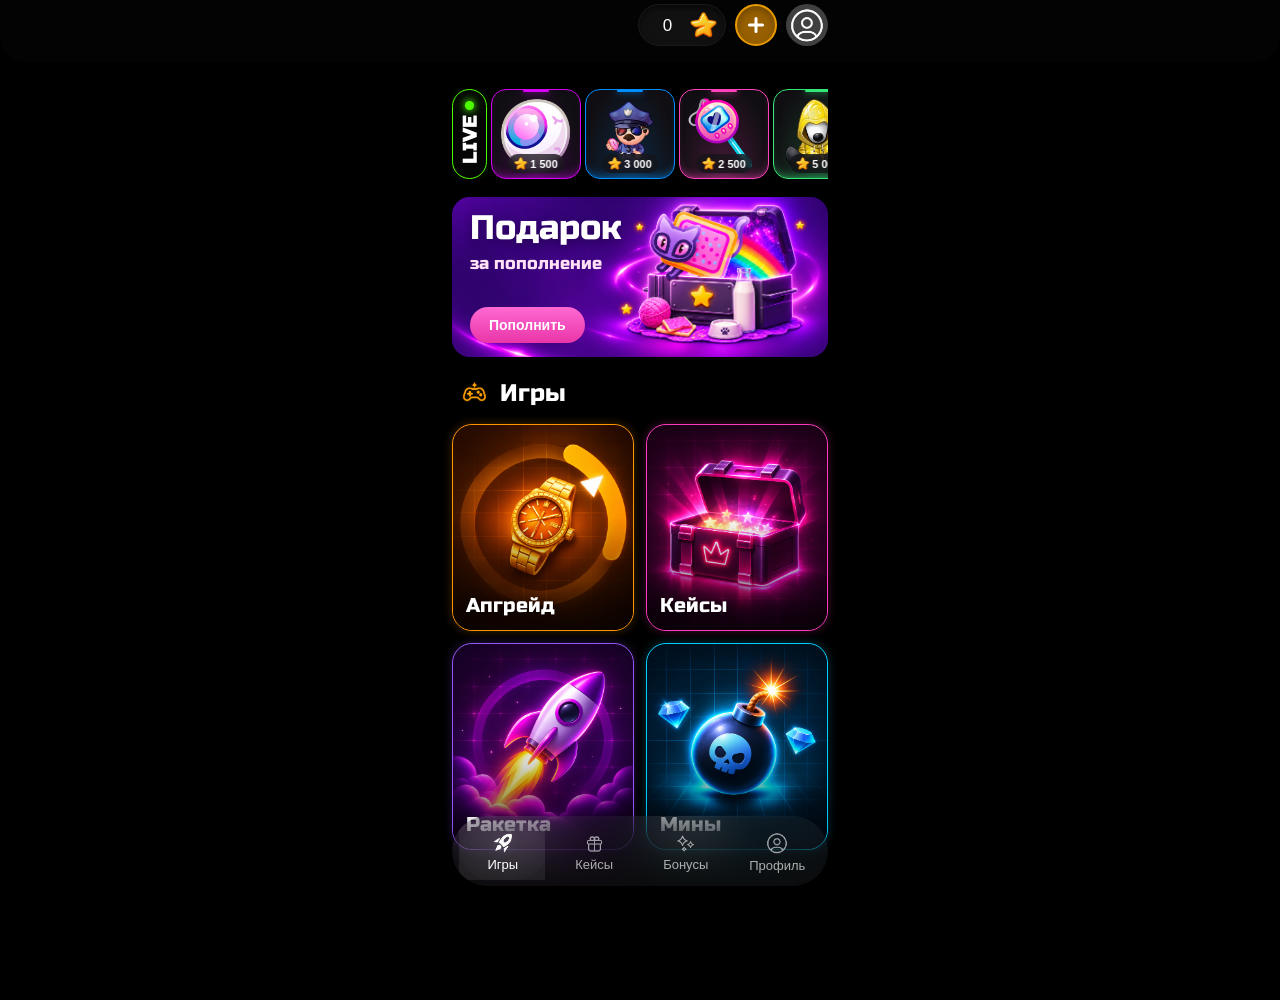
==== commit 1dfc46a0: "1" ====
--- a/index.html
+++ b/index.html
@@ -23,9 +23,11 @@
     document.write(`
       <link rel="stylesheet" href="css/main.css?v=${version}">
       <link rel="stylesheet" href="css/profile.css?v=${version}">
+      <link rel="stylesheet" href="css/cases.css?v=${version}">
 
       <script defer src="js/app.js?v=${version}"><\/script>
       <script defer src="js/profile.js?v=${version}"><\/script>
+      <script defer src="js/cases.js?v=${version}"><\/script>
     `);
   </script>
 </head>
--- a/css/main.css
+++ b/css/main.css
@@ -960,4 +960,8 @@
       0 0 18px color-mix(in srgb, var(--game-color) 45%, transparent),
       inset 0 0 12px color-mix(in srgb, var(--game-color) 20%, transparent);
   }
+}
+
+[hidden] {
+  display: none !important;
 }
--- a/css/cases.css
+++ b/css/cases.css
@@ -0,0 +1,236 @@
+
+/* ===== SHADROP CASES ===== */
+
+.cases-page {
+  width: 100%;
+  padding-top: 15px;
+  padding-bottom: 30px;
+}
+
+.cases-page[hidden] {
+  display: none !important;
+}
+
+/* Заголовок */
+
+.cases-heading {
+  display: flex;
+  align-items: center;
+  justify-content: space-between;
+  gap: 10px;
+  margin-bottom: 20px;
+}
+
+.cases-heading h1 {
+  margin: 0;
+  font-family: "Russo One", sans-serif;
+  font-size: 27px;
+  font-weight: 400;
+}
+
+.cases-heading__count {
+  color: #929099;
+  font-size: 11px;
+}
+
+/* Категории */
+
+.cases-filters {
+  display: flex;
+  gap: 8px;
+  overflow-x: auto;
+  padding-bottom: 6px;
+  margin-bottom: 22px;
+  scrollbar-width: none;
+}
+
+.cases-filters::-webkit-scrollbar {
+  display: none;
+}
+
+.cases-filter {
+  flex: 0 0 auto;
+  padding: 11px 15px;
+
+  border: 1px solid #303036;
+  border-radius: 12px;
+
+  background: #17171b;
+  color: #a8a6af;
+
+  font-family: "Russo One", sans-serif;
+  font-size: 11px;
+  font-weight: 400;
+
+  cursor: pointer;
+}
+
+.cases-filter.is-active {
+  border-color: #ff54b8;
+  background: #30202d;
+  color: #ffffff;
+}
+
+/* Заголовок каталога */
+
+.cases-catalog-heading {
+  display: flex;
+  align-items: center;
+  justify-content: space-between;
+  margin-bottom: 13px;
+}
+
+.cases-catalog-heading h2 {
+  margin: 0;
+  font-family: "Russo One", sans-serif;
+  font-size: 18px;
+  font-weight: 400;
+}
+
+.cases-catalog-heading span {
+  color: #85818d;
+  font-size: 12px;
+}
+
+/* Сетка */
+
+.cases-grid {
+  display: grid;
+  grid-template-columns: repeat(2, minmax(0, 1fr));
+  gap: 12px;
+}
+
+/* Карточка кейса */
+
+.case-card {
+  --case-color: #ff9c39;
+
+  position: relative;
+  display: flex;
+  flex-direction: column;
+  align-items: center;
+
+  min-width: 0;
+  aspect-ratio: 0.78;
+  padding: 13px 9px 10px;
+
+  border: 1px solid #303039;
+  border-radius: 22px;
+
+  background:
+    radial-gradient(
+      ellipse at 50% 45%,
+      color-mix(in srgb, var(--case-color) 15%, transparent),
+      transparent 70%
+    ),
+    #121216;
+
+  overflow: hidden;
+  cursor: pointer;
+  color: #ffffff;
+
+  -webkit-tap-highlight-color: transparent;
+  transition: transform 0.2s ease;
+}
+
+.case-card:active {
+  transform: scale(0.97);
+}
+
+/* Тонкая светящаяся линия */
+
+.case-card::before {
+  content: "";
+  position: absolute;
+  top: 0;
+  left: 35%;
+  width: 30%;
+  height: 2px;
+
+  border-radius: 999px;
+  background: var(--case-color);
+  box-shadow: 0 0 10px var(--case-color);
+}
+
+/* Сетка на фоне */
+
+.case-card::after {
+  content: "";
+  position: absolute;
+  inset: 0;
+
+  background-image:
+    linear-gradient(rgba(255,255,255,0.025) 1px, transparent 1px),
+    linear-gradient(90deg, rgba(255,255,255,0.025) 1px, transparent 1px);
+
+  background-size: 22px 22px;
+  pointer-events: none;
+}
+
+/* Название */
+
+.case-card__name {
+  position: relative;
+  z-index: 2;
+
+  font-family: "Russo One", sans-serif;
+  font-size: 13px;
+  font-weight: 400;
+  text-align: center;
+}
+
+/* Изображение */
+
+.case-card__image {
+  position: relative;
+  z-index: 2;
+
+  display: block;
+  width: 100%;
+  min-height: 0;
+  flex: 1;
+
+  object-fit: contain;
+  margin: 7px 0;
+  filter: drop-shadow(0 8px 12px rgba(0,0,0,0.35));
+}
+
+/* Цена */
+
+.case-card__price {
+  position: relative;
+  z-index: 2;
+
+  display: flex;
+  align-items: center;
+  justify-content: center;
+  gap: 5px;
+
+  width: 100%;
+  min-height: 37px;
+
+  border: 1px solid #34343a;
+  border-radius: 11px;
+
+  background: #202024;
+
+  font-size: 16px;
+  font-weight: 800;
+}
+
+.case-card__price img {
+  width: 19px;
+  height: 19px;
+  object-fit: contain;
+}
+
+/* Цветовые темы */
+
+.case-card--orange { --case-color: #ff9c39; }
+.case-card--pink   { --case-color: #ff48b8; }
+.case-card--blue   { --case-color: #35c8ff; }
+.case-card--purple { --case-color: #a46aff; }
+
+.case-card[hidden] {
+  display: none !important;
+}
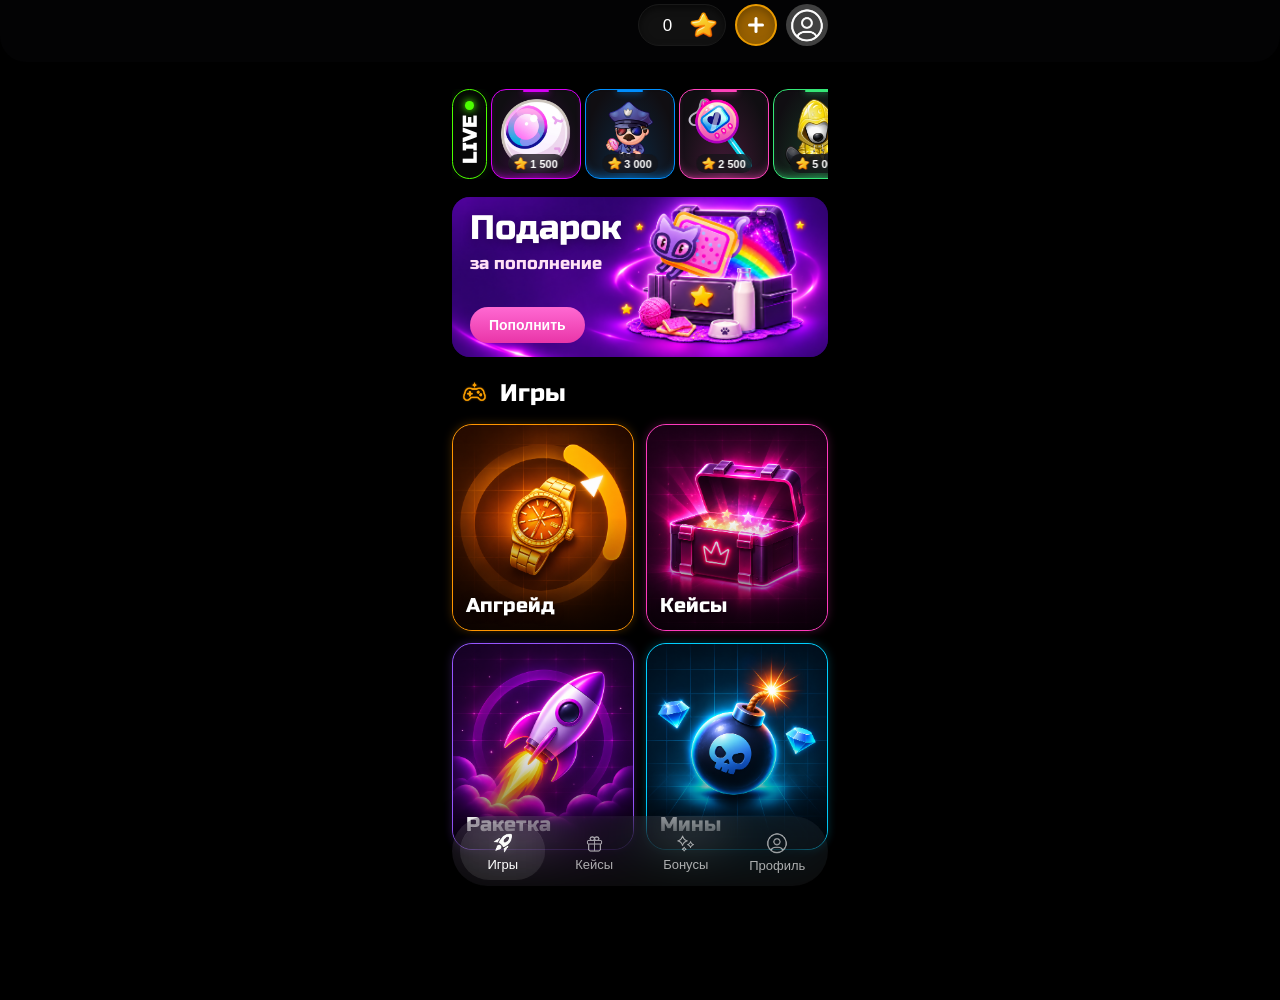
==== commit 2f8ab7a6: "1" ====
--- a/index.html
+++ b/index.html
@@ -17,20 +17,25 @@
   <link href="https://fonts.googleapis.com/css2?family=Russo+One&display=swap" rel="stylesheet">
 
   <!-- Автоматическая версия файлов -->
-  <script>
-    const version = Date.now();
-
-    document.write(`
-      <link rel="stylesheet" href="css/main.css?v=${version}">
-      <link rel="stylesheet" href="css/profile.css?v=${version}">
-      <link rel="stylesheet" href="css/cases.css?v=${version}">
-
-      <script defer src="js/app.js?v=${version}"><\/script>
-      <script defer src="js/profile.js?v=${version}"><\/script>
-      <script defer src="js/cases.js?v=${version}"><\/script>
-    `);
-  </script>
+
+<script>
+  const version = Date.now();
+
+  document.write(`
+    <link rel="stylesheet" href="css/main.css?v=${version}">
+    <link rel="stylesheet" href="css/profile.css?v=${version}">
+    <link rel="stylesheet" href="css/cases.css?v=${version}">
+    <link rel="stylesheet" href="css/case.css?v=${version}">
+
+    <script defer src="js/case-config.js?v=${version}"><\/script>
+    <script defer src="js/app.js?v=${version}"><\/script>
+    <script defer src="js/profile.js?v=${version}"><\/script>
+    <script defer src="js/cases.js?v=${version}"><\/script>
+    <script defer src="js/case.js?v=${version}"><\/script>
+  `);
+</script>
 </head>
+
 
 <body>
   <main class="screen" id="screen" aria-label="Игры">
--- a/css/cases.css
+++ b/css/cases.css
@@ -1,47 +1,84 @@
 
-/* ===== SHADROP CASES ===== */
+/* ======================================
+   SHADROP — CASES
+====================================== */
+
+#casesPageContainer {
+  display: block;
+  width: 100%;
+  min-width: 0;
+}
+
+#casesPageContainer[hidden] {
+  display: none !important;
+}
+
+#casesPageContainer *,
+#casesPageContainer *::before,
+#casesPageContainer *::after {
+  box-sizing: border-box;
+}
 
 .cases-page {
   width: 100%;
-  padding-top: 15px;
-  padding-bottom: 30px;
-}
-
-.cases-page[hidden] {
-  display: none !important;
-}
-
-/* Заголовок */
+  min-width: 0;
+  padding: 0 0 110px;
+  color: #ffffff;
+}
+
+/* ======================================
+   LIVE
+====================================== */
+
+.cases-page .cases-live {
+  width: 100%;
+  max-width: 100%;
+  min-width: 0;
+  margin-top: 0;
+  margin-bottom: 22px;
+}
+
+.cases-page .cases-live .live-list {
+  min-width: 0;
+}
+
+/* ======================================
+   ЗАГОЛОВОК
+====================================== */
 
 .cases-heading {
   display: flex;
   align-items: center;
-  justify-content: space-between;
-  gap: 10px;
-  margin-bottom: 20px;
+  justify-content: flex-start;
+  width: 100%;
+  margin-bottom: 18px;
 }
 
 .cases-heading h1 {
   margin: 0;
+  color: #ffffff;
   font-family: "Russo One", sans-serif;
-  font-size: 27px;
+  font-size: 25px;
   font-weight: 400;
-}
-
-.cases-heading__count {
-  color: #929099;
-  font-size: 11px;
-}
-
-/* Категории */
+  line-height: 1.3;
+}
+
+/* ======================================
+   ФИЛЬТРЫ
+====================================== */
 
 .cases-filters {
   display: flex;
-  gap: 8px;
+  align-items: center;
+  gap: 9px;
+
+  width: 100%;
+  margin-bottom: 22px;
+  padding: 2px 0 6px;
+
   overflow-x: auto;
-  padding-bottom: 6px;
-  margin-bottom: 22px;
   scrollbar-width: none;
+  -webkit-overflow-scrolling: touch;
 }
 
 .cases-filters::-webkit-scrollbar {
@@ -50,187 +87,290 @@
 
 .cases-filter {
   flex: 0 0 auto;
-  padding: 11px 15px;
+  display: flex;
+  align-items: center;
+  justify-content: center;
+
+  min-height: 41px;
+  padding: 0 17px;
 
   border: 1px solid #303036;
-  border-radius: 12px;
-
-  background: #17171b;
-  color: #a8a6af;
+  border-radius: 22px;
+
+  background: #1b1b20;
+  color: #aaaab2;
 
   font-family: "Russo One", sans-serif;
   font-size: 11px;
   font-weight: 400;
+  white-space: nowrap;
 
   cursor: pointer;
-}
+
+  transition:
+    background 0.2s ease,
+    border-color 0.2s ease,
+    color 0.2s ease,
+    transform 0.2s ease;
+}
+
+/* Выбранная категория — как кнопка + */
 
 .cases-filter.is-active {
-  border-color: #ff54b8;
-  background: #30202d;
-  color: #ffffff;
-}
-
-/* Заголовок каталога */
-
-.cases-catalog-heading {
-  display: flex;
-  align-items: center;
-  justify-content: space-between;
-  margin-bottom: 13px;
-}
-
-.cases-catalog-heading h2 {
-  margin: 0;
-  font-family: "Russo One", sans-serif;
-  font-size: 18px;
-  font-weight: 400;
-}
-
-.cases-catalog-heading span {
-  color: #85818d;
-  font-size: 12px;
-}
-
-/* Сетка */
+  background: #323239;
+  border-color: #505057;
+  color: #ffffff;
+}
+
+.cases-filter:active {
+  transform: scale(0.96);
+}
+
+/* ======================================
+   СЕТКА КЕЙСОВ
+====================================== */
 
 .cases-grid {
   display: grid;
   grid-template-columns: repeat(2, minmax(0, 1fr));
   gap: 12px;
-}
-
-/* Карточка кейса */
+
+  width: 100%;
+  min-width: 0;
+}
+
+/* ======================================
+   КАРТОЧКИ
+====================================== */
 
 .case-card {
   --case-color: #ff9c39;
 
   position: relative;
+  isolation: isolate;
+
   display: flex;
   flex-direction: column;
   align-items: center;
 
-  min-width: 0;
-  aspect-ratio: 0.78;
+  width: 100%;
+  min-width: 0;
+  aspect-ratio: 0.79;
+
   padding: 13px 9px 10px;
 
   border: 1px solid #303039;
-  border-radius: 22px;
+  border-radius: 20px;
 
   background:
     radial-gradient(
-      ellipse at 50% 45%,
-      color-mix(in srgb, var(--case-color) 15%, transparent),
-      transparent 70%
+      ellipse at 50% 50%,
+      color-mix(
+        in srgb,
+        var(--case-color) 18%,
+        transparent
+      ),
+      transparent 72%
     ),
-    #121216;
+    #141419;
+
+  color: #ffffff;
+  text-align: center;
 
   overflow: hidden;
   cursor: pointer;
-  color: #ffffff;
-
   -webkit-tap-highlight-color: transparent;
-  transition: transform 0.2s ease;
+
+  transition:
+    transform 0.2s ease,
+    border-color 0.2s ease;
 }
 
 .case-card:active {
   transform: scale(0.97);
-}
-
-/* Тонкая светящаяся линия */
+  border-color: var(--case-color);
+}
+
+/* Верхнее свечение */
 
 .case-card::before {
   content: "";
+
   position: absolute;
+  z-index: 1;
   top: 0;
-  left: 35%;
-  width: 30%;
+  left: 30%;
+
+  width: 40%;
   height: 2px;
 
+  background: var(--case-color);
   border-radius: 999px;
-  background: var(--case-color);
-  box-shadow: 0 0 10px var(--case-color);
-}
-
-/* Сетка на фоне */
+
+  box-shadow:
+    0 0 10px var(--case-color),
+    0 0 18px var(--case-color);
+
+  pointer-events: none;
+}
+
+/* Квадратная сетка */
 
 .case-card::after {
   content: "";
+
   position: absolute;
+  z-index: 0;
   inset: 0;
 
   background-image:
-    linear-gradient(rgba(255,255,255,0.025) 1px, transparent 1px),
-    linear-gradient(90deg, rgba(255,255,255,0.025) 1px, transparent 1px);
-
-  background-size: 22px 22px;
+    linear-gradient(
+      rgba(255,255,255,0.035) 1px,
+      transparent 1px
+    ),
+    linear-gradient(
+      90deg,
+      rgba(255,255,255,0.035) 1px,
+      transparent 1px
+    );
+
+  background-size: 21px 21px;
   pointer-events: none;
 }
 
-/* Название */
+/* ======================================
+   НАЗВАНИЕ
+====================================== */
 
 .case-card__name {
   position: relative;
   z-index: 2;
 
+  display: block;
+  width: 100%;
+
   font-family: "Russo One", sans-serif;
   font-size: 13px;
   font-weight: 400;
+  line-height: 1.3;
+
+  color: #ffffff;
   text-align: center;
 }
 
-/* Изображение */
+/* ======================================
+   ИЗОБРАЖЕНИЕ
+====================================== */
 
 .case-card__image {
   position: relative;
   z-index: 2;
 
   display: block;
-  width: 100%;
+  flex: 1 1 0;
+
+  width: 100%;
+  min-width: 0;
   min-height: 0;
-  flex: 1;
+
+  margin: 6px auto;
 
   object-fit: contain;
-  margin: 7px 0;
-  filter: drop-shadow(0 8px 12px rgba(0,0,0,0.35));
-}
-
-/* Цена */
+
+  filter:
+    drop-shadow(0 7px 12px rgba(0,0,0,0.35));
+}
+
+/* ======================================
+   ЦЕНА
+====================================== */
 
 .case-card__price {
   position: relative;
   z-index: 2;
 
   display: flex;
+  flex: 0 0 auto;
   align-items: center;
   justify-content: center;
-  gap: 5px;
+  gap: 6px;
 
   width: 100%;
   min-height: 37px;
-
-  border: 1px solid #34343a;
-  border-radius: 11px;
-
-  background: #202024;
-
-  font-size: 16px;
-  font-weight: 800;
+  padding: 6px;
+
+  border: 1px solid #37373d;
+  border-radius: 12px;
+
+  background: #222228;
+  color: #ffffff;
+
+  font-family: "Russo One", sans-serif;
+  font-size: 15px;
+  font-weight: 400;
 }
 
 .case-card__price img {
+  display: block;
   width: 19px;
   height: 19px;
   object-fit: contain;
 }
 
-/* Цветовые темы */
-
-.case-card--orange { --case-color: #ff9c39; }
-.case-card--pink   { --case-color: #ff48b8; }
-.case-card--blue   { --case-color: #35c8ff; }
-.case-card--purple { --case-color: #a46aff; }
+/* ======================================
+   ЦВЕТА
+====================================== */
+
+.case-card--purple {
+  --case-color: #a46aff;
+}
+
+.case-card--red {
+  --case-color: #ff5252;
+}
+
+.case-card--pink {
+  --case-color: #ff48b8;
+}
+
+.case-card--blue {
+  --case-color: #35c8ff;
+}
+
+/* ======================================
+   СКРЫТИЕ
+====================================== */
 
 .case-card[hidden] {
   display: none !important;
-}+}
+
+/* ======================================
+   МАЛЕНЬКИЕ ЭКРАНЫ
+====================================== */
+
+@media (max-width: 360px) {
+  .cases-grid {
+    gap: 9px;
+  }
+
+  .case-card {
+    padding: 11px 7px 8px;
+    border-radius: 17px;
+  }
+
+  .case-card__name {
+    font-size: 12px;
+  }
+
+  .cases-filter {
+    padding: 0 13px;
+    min-height: 38px;
+    font-size: 10px;
+  }
+
+  .case-card__price {
+    font-size: 14px;
+    min-height: 35px;
+  }
+}
